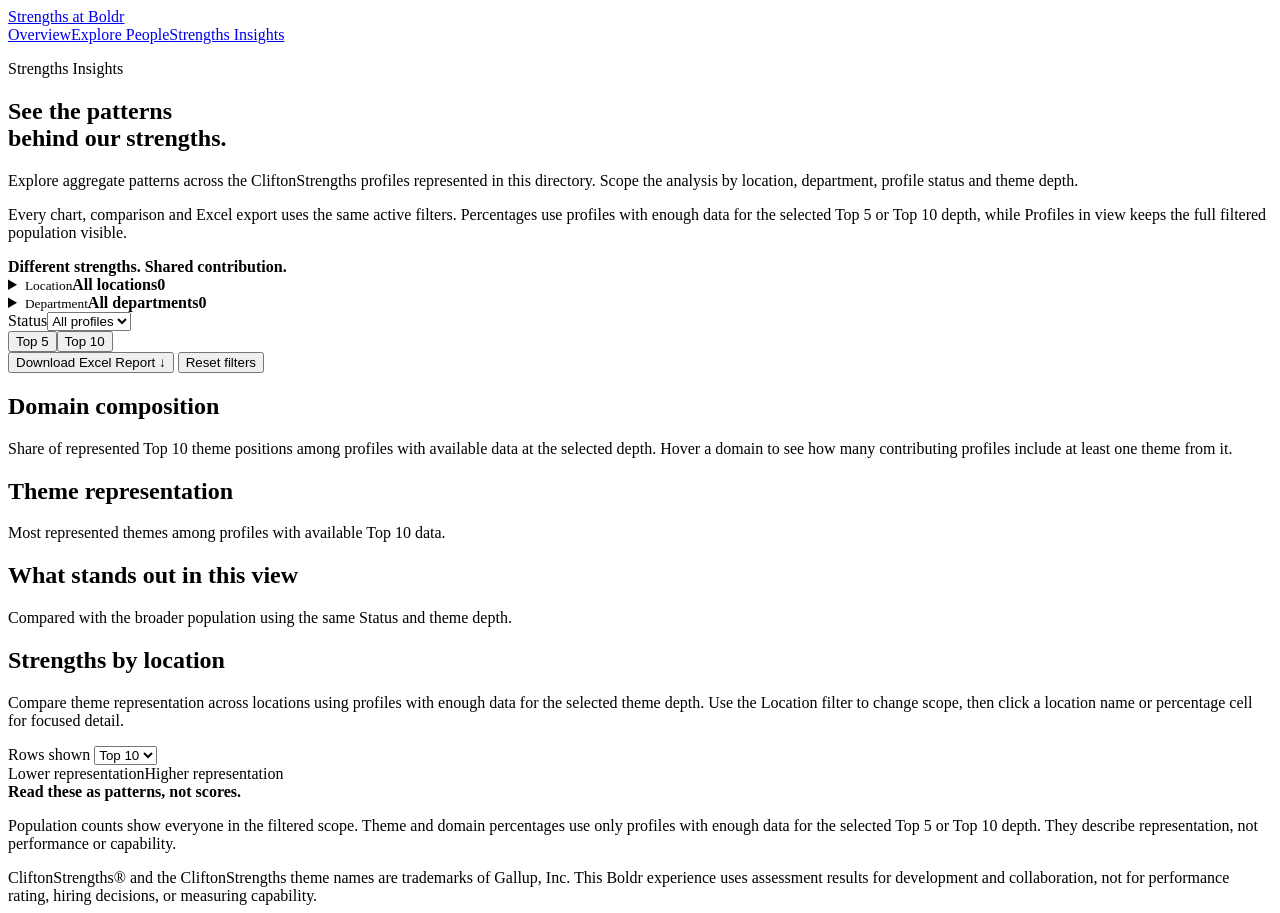
==== insights.html @ 5a754e94 "Add files via upload" ====
<!doctype html>
<html lang="en">
<head>
  <meta charset="utf-8">
  <meta name="viewport" content="width=device-width, initial-scale=1">
  <meta name="description" content="Explore aggregate CliftonStrengths patterns across the Boldr strengths directory, including strengths by location.">
  <title>Strengths Insights | Strengths at Boldr</title>
  <link rel="stylesheet" href="assets/styles.css">
  <script src="assets/data.js"></script>
</head>
<body>
<header class="site-header">
  <nav class="nav" aria-label="Primary navigation">
    <a class="brand-lockup" href="index.html" aria-label="Strengths at Boldr home"><span class="logo-viewport" aria-hidden="true"><img class="boldr-logo" src="assets/boldr-logo.png" alt=""></span><span class="brand-divider" aria-hidden="true"></span><span class="brand-product">Strengths at Boldr</span></a>
    <div class="nav-links"><a class="nav-link" data-nav href="index.html">Overview</a><a class="nav-link" data-nav href="grid.html">Explore People</a><a class="nav-link" data-nav href="insights.html">Strengths Insights</a></div>
  </nav>
</header>
<main class="insights-page insights-page-v7">
  <section class="insights-hero insights-hero-v7">
    <div class="shell insights-hero-grid">
      <div class="insights-hero-title"><p class="eyebrow">Strengths Insights</p><h1>See the patterns<br>behind our strengths.</h1></div>
      <div class="insights-hero-support"><p class="insights-lead">Explore aggregate patterns across the CliftonStrengths profiles represented in this directory. Scope the analysis by location, department, profile status and theme depth.</p><p class="insights-scope-note">Every chart, comparison and Excel export uses the same active filters. Percentages use profiles with enough data for the selected Top 5 or Top 10 depth, while Profiles in view keeps the full filtered population visible.</p><div class="insights-bars-art" aria-label="Four CliftonStrengths domains"><div class="insights-bars"><span class="bar executing"></span><span class="bar influencing"></span><span class="bar relationship"></span><span class="bar strategic"></span></div><strong>Different strengths. Shared contribution.</strong></div></div>
    </div>
  </section>

  <section class="shell insights-controls-card insights-controls-v12" aria-label="Insights filters">
    <details class="insights-multi-filter" id="insightLocationFilter"><summary><span><small>Location</small><strong id="insightLocationLabel">All locations</strong></span><b id="insightLocationBadge">0</b></summary><div class="insights-multi-menu" id="insightLocationOptions"></div></details>
    <details class="insights-multi-filter" id="insightDepartmentFilter"><summary><span><small>Department</small><strong id="insightDepartmentLabel">All departments</strong></span><b id="insightDepartmentBadge">0</b></summary><div class="insights-multi-menu wide" id="insightDepartmentOptions"></div></details>
    <label class="insights-select-filter"><span>Status</span><select id="insightStatus"><option value="">All profiles</option><option value="Active">Active</option><option value="Inactive">Inactive</option></select></label>
    <div class="topn-switch" aria-label="Theme depth"><button type="button" data-topn="5">Top 5</button><button type="button" class="is-active" data-topn="10">Top 10</button></div>
    <button class="download-report" id="downloadReport" type="button">Download Excel Report ↓</button>
    <button class="insights-clear" id="insightsClear" type="button">Reset filters</button>
  </section>

  <section class="shell insights-context-strip insights-context-v12" id="insightsContext" aria-live="polite"></section>
  <section class="shell insights-empty-state" id="insightsEmpty" hidden>
    <p class="eyebrow">No matching profiles</p><h2>No strengths profiles match this combination of filters.</h2><p>Remove a filter from the analysis summary above, or reset the view to continue exploring.</p><button type="button" id="insightsEmptyReset">Reset filters</button>
  </section>

  <div id="insightsAnalyticalContent">
    <section class="shell insights-main-grid insights-main-grid-v12">
      <article class="insight-card domain-composition-card domain-composition-v12"><div class="insight-card-head"><div><h2>Domain composition</h2><p>Share of represented Top <span id="domainDepthCopy">10</span> theme positions among profiles with available data at the selected depth. Hover a domain to see how many contributing profiles include at least one theme from it.</p></div><span id="domainScopeLabel"></span></div><div id="domainCompositionViz"></div></article>
      <article class="insight-card theme-representation-card"><div class="insight-card-head"><div><h2>Theme representation</h2><p id="themeRepresentationCopy">Most represented themes among profiles with available Top 10 data.</p></div></div><div class="theme-rank-list" id="themeRankList"></div></article>
      <article class="insight-card standout-card" id="standoutCard"><div class="insight-card-head"><div><h2 id="standoutTitle">What stands out in this view</h2><p id="standoutCopy">Compared with the broader population using the same Status and theme depth.</p></div></div><div class="standout-list" id="standoutList"></div></article>
    </section>


    <section class="shell location-analysis-grid location-analysis-v12" id="locationAnalysisGrid">
      <article class="insight-card location-matrix-card"><div class="insight-card-head matrix-head"><div><h2>Strengths by location</h2><p>Compare theme representation across locations using profiles with enough data for the selected theme depth. Use the Location filter to change scope, then click a location name or percentage cell for focused detail.</p></div><label class="matrix-show">Rows shown <select id="matrixRows"><option value="10">Top 10</option><option value="15">Top 15</option><option value="34">All 34</option></select></label></div><div class="heatmap-legend"><span>Lower representation</span><i></i><i></i><i></i><i></i><i></i><span>Higher representation</span></div><div class="heatmap-wrap"><table class="strength-heatmap" id="locationHeatmap"></table></div></article>
      <aside class="location-detail-panel insight-card" id="locationDetail" hidden aria-live="polite"></aside>
    </section>
    <section class="shell insights-footnote"><strong>Read these as patterns, not scores.</strong><p>Population counts show everyone in the filtered scope. Theme and domain percentages use only profiles with enough data for the selected Top 5 or Top 10 depth. They describe representation, not performance or capability.</p></section>
  </div>
</main>
<footer class="site-footer"><div class="shell footer-grid single-footer"><div class="footer-note">CliftonStrengths® and the CliftonStrengths theme names are trademarks of Gallup, Inc. This Boldr experience uses assessment results for development and collaboration, not for performance rating, hiring decisions, or measuring capability.</div></div></footer>
<script src="assets/jszip.min.js"></script><script src="assets/common.js"></script><script src="assets/insights.js"></script>
</body>
</html>
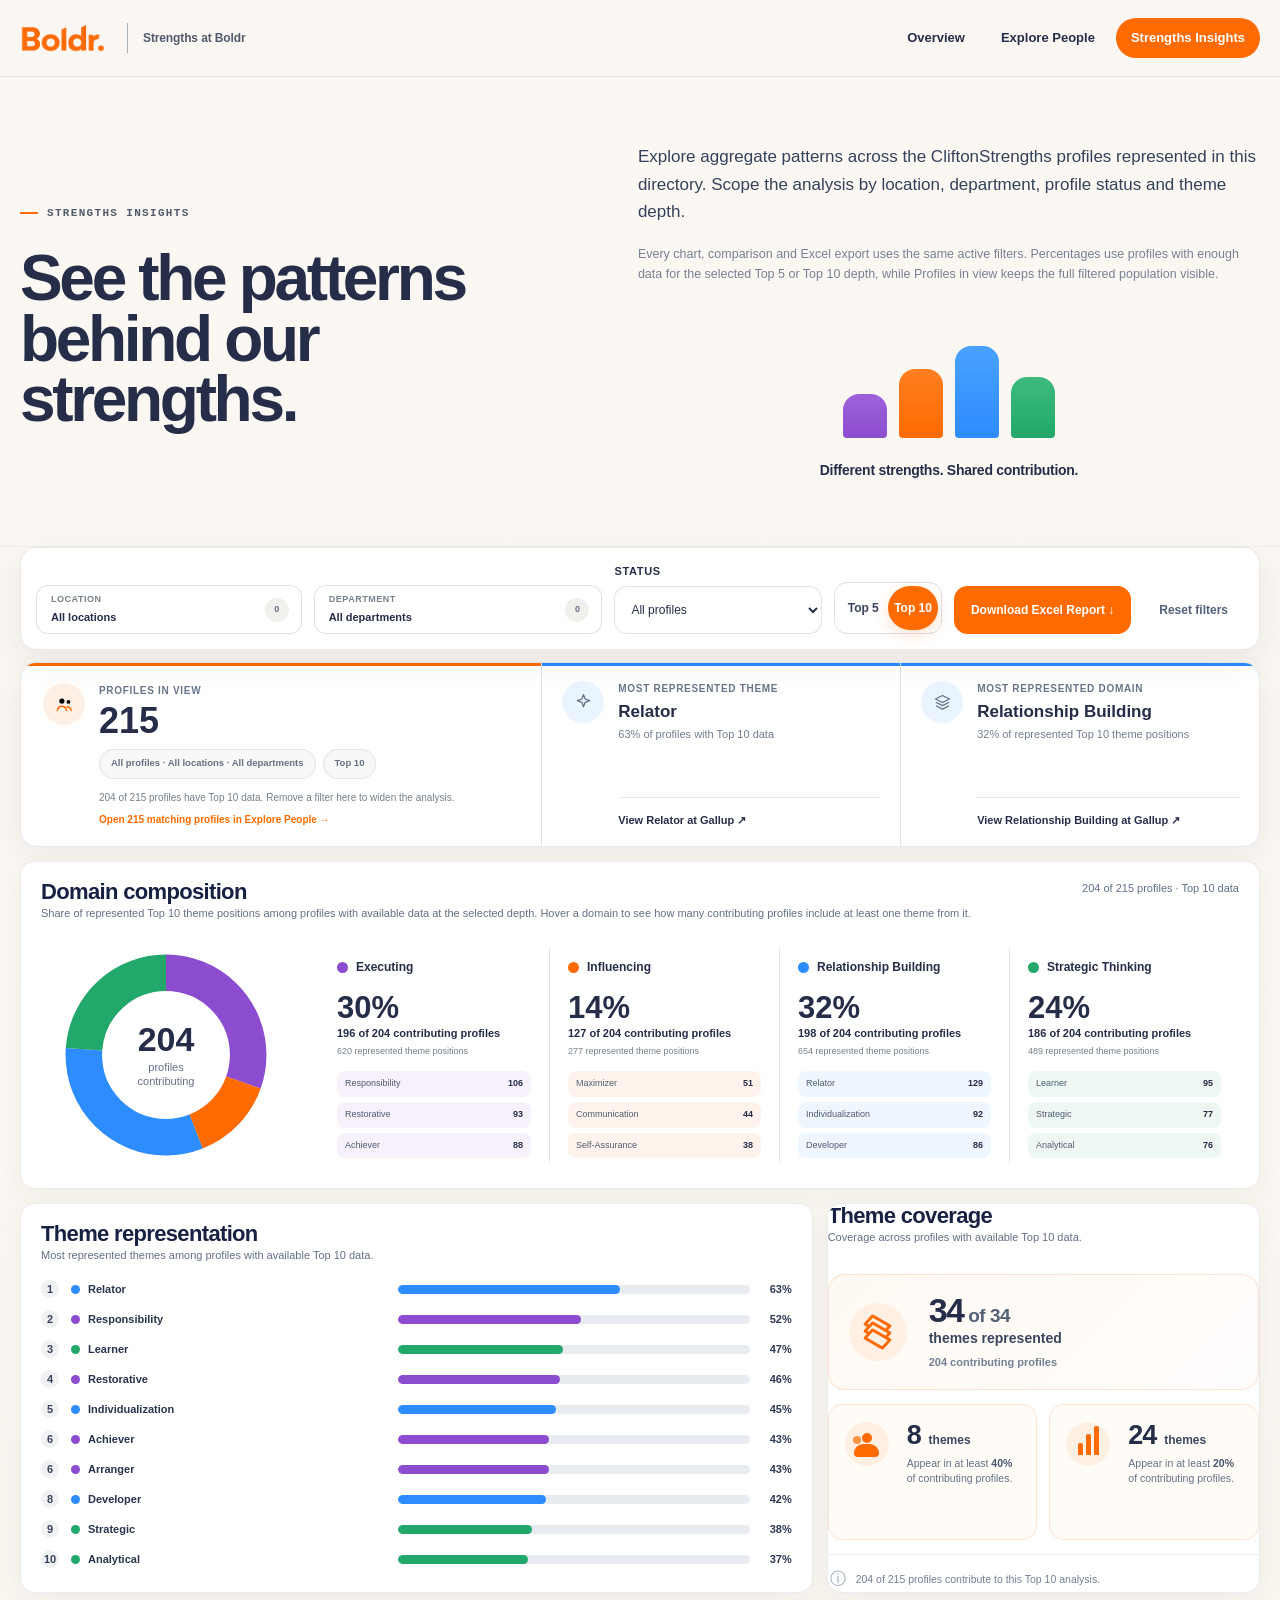
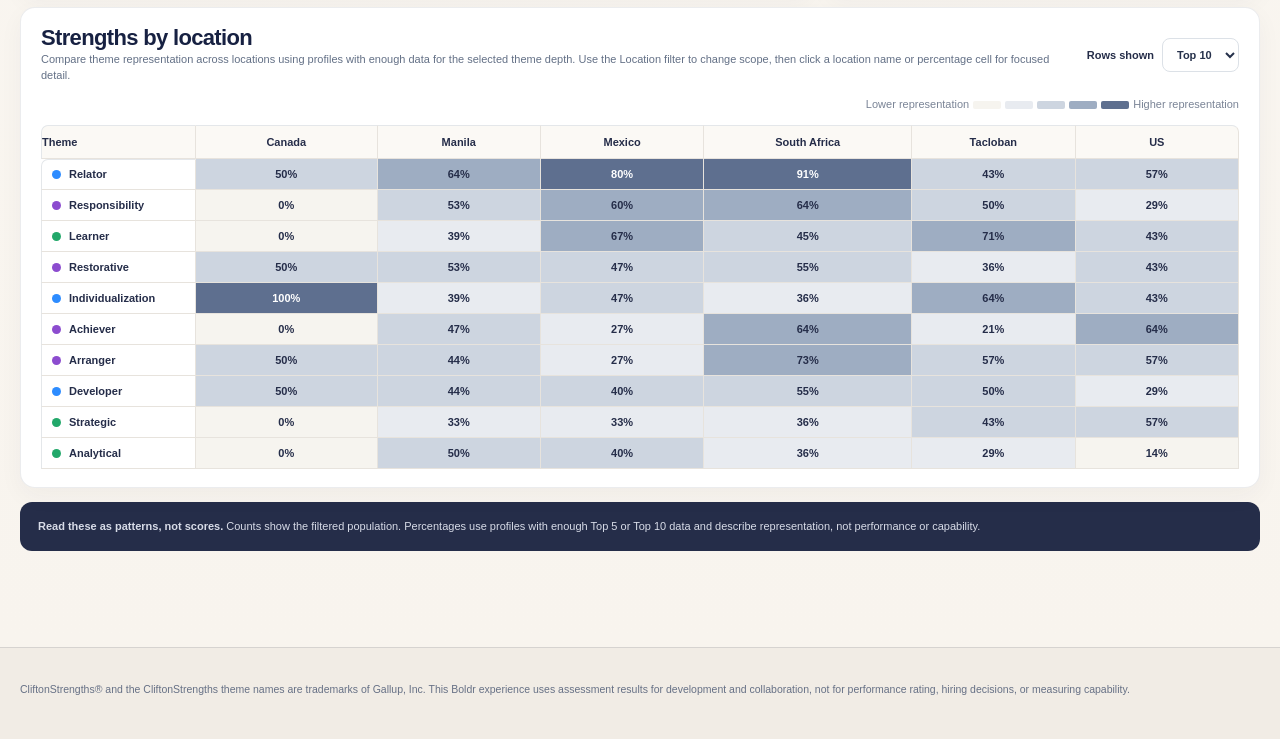
==== commit bfb85ff8: "Add files via upload" ====
--- a/insights.html
+++ b/insights.html
@@ -49,7 +49,7 @@
       <article class="insight-card location-matrix-card"><div class="insight-card-head matrix-head"><div><h2>Strengths by location</h2><p>Compare theme representation across locations using profiles with enough data for the selected theme depth. Use the Location filter to change scope, then click a location name or percentage cell for focused detail.</p></div><label class="matrix-show">Rows shown <select id="matrixRows"><option value="10">Top 10</option><option value="15">Top 15</option><option value="34">All 34</option></select></label></div><div class="heatmap-legend"><span>Lower representation</span><i></i><i></i><i></i><i></i><i></i><span>Higher representation</span></div><div class="heatmap-wrap"><table class="strength-heatmap" id="locationHeatmap"></table></div></article>
       <aside class="location-detail-panel insight-card" id="locationDetail" hidden aria-live="polite"></aside>
     </section>
-    <section class="shell insights-footnote"><strong>Read these as patterns, not scores.</strong><p>Population counts show everyone in the filtered scope. Theme and domain percentages use only profiles with enough data for the selected Top 5 or Top 10 depth. They describe representation, not performance or capability.</p></section>
+    <section class="shell insights-footnote"><p><strong>Read these as patterns, not scores.</strong> Counts show the filtered population. Percentages use profiles with enough Top 5 or Top 10 data and describe representation, not performance or capability.</p></section>
   </div>
 </main>
 <footer class="site-footer"><div class="shell footer-grid single-footer"><div class="footer-note">CliftonStrengths® and the CliftonStrengths theme names are trademarks of Gallup, Inc. This Boldr experience uses assessment results for development and collaboration, not for performance rating, hiring decisions, or measuring capability.</div></div></footer>
--- a/assets/styles.css
+++ b/assets/styles.css
@@ -0,0 +1,2579 @@
+:root {
+  --orange: #FF6B00;
+  --orange-soft: #FFB36A;
+  --sun: #FFC34D;
+  --dusk: #252D49;
+  --dusk-deep: #1B2239;
+  --nimbus: #75808A;
+  --stratus: #DDE4E3;
+  --cirrus: #FAF7F2;
+  --cloud: #F2EEE8;
+  --cumulus: #A9B2B7;
+  --twilight: #515B6D;
+  --lightning-dark: #1D2781;
+  --lightning-light: #9599F7;
+  --executing: #8C4CCF;
+  --influencing: #FF6B00;
+  --relationship: #2D8CFF;
+  --strategic: #22A86A;
+  --paper: #FFFFFF;
+  --ink: var(--dusk);
+  --muted: var(--twilight);
+  --line: rgba(37,45,73,.13);
+  --line-strong: rgba(37,45,73,.22);
+  --shadow: 0 28px 70px rgba(37,45,73,.12);
+  --shadow-soft: 0 18px 50px rgba(37,45,73,.08);
+  --radius-xl: 34px;
+  --radius-lg: 24px;
+  --radius-md: 16px;
+  --radius-sm: 11px;
+  --max: 1280px;
+}
+
+* { box-sizing: border-box; }
+html { scroll-behavior: smooth; }
+body {
+  margin: 0;
+  font-family: Inter, Arial, sans-serif;
+  color: var(--ink);
+  background: var(--cirrus);
+  line-height: 1.55;
+  -webkit-font-smoothing: antialiased;
+  text-rendering: optimizeLegibility;
+}
+a { color: inherit; text-decoration: none; }
+button, input, select { font: inherit; }
+button, select { color: inherit; }
+img, svg { display: block; max-width: 100%; }
+::selection { background: rgba(255,107,0,.2); }
+.sr-only { position:absolute!important; width:1px!important; height:1px!important; padding:0!important; margin:-1px!important; overflow:hidden!important; clip:rect(0,0,0,0)!important; white-space:nowrap!important; border:0!important; }
+
+.site-header {
+  position: sticky;
+  top: 0;
+  z-index: 80;
+  border-bottom: 1px solid rgba(37,45,73,.08);
+  background: rgba(250,247,242,.9);
+  backdrop-filter: blur(20px);
+}
+.nav {
+  width: min(calc(100% - 40px), var(--max));
+  min-height: 76px;
+  margin: 0 auto;
+  display: flex;
+  align-items: center;
+  justify-content: space-between;
+  gap: 28px;
+}
+.brand-lockup { display:inline-flex; align-items:center; gap:15px; min-width:210px; }
+.logo-viewport { position:relative; display:block; width:88px; height:30px; overflow:hidden; flex:none; }
+.boldr-logo { position:absolute; width:123px; max-width:none; left:-19px; top:-19px; }
+.brand-divider { width:1px; height:30px; background:var(--cumulus); }
+.brand-product { font-size:12px; line-height:1.2; color:var(--twilight); font-weight:750; letter-spacing:-.01em; }
+.nav-links { display:flex; align-items:center; gap:8px; }
+.nav-link { padding:9px 13px; border-radius:999px; color:var(--twilight); font-size:14px; font-weight:700; transition:background .18s ease,color .18s ease,transform .18s ease; }
+.nav-link:hover,.nav-link[aria-current="page"] { color:var(--dusk); background:var(--paper); box-shadow:inset 0 0 0 1px var(--line); }
+.nav-link.primary { color:white; background:var(--orange); box-shadow:none; }
+.nav-link.primary:hover,.nav-link.primary[aria-current="page"] { color:white; background:#f45f00; box-shadow:none; transform:translateY(-1px); }
+
+.shell { width:min(calc(100% - 40px),var(--max)); margin:0 auto; }
+.eyebrow {
+  display:inline-flex;
+  align-items:center;
+  gap:9px;
+  margin:0 0 18px;
+  font-family:"Roboto Mono", ui-monospace, SFMono-Regular, Menlo, monospace;
+  text-transform:uppercase;
+  letter-spacing:.12em;
+  font-size:11px;
+  line-height:1.3;
+  color:var(--twilight);
+  font-weight:800;
+}
+.eyebrow::before { content:""; width:18px; height:2px; background:var(--orange); }
+.light-eyebrow { color:rgba(255,255,255,.66); }
+.light-eyebrow::before { background:var(--orange-soft); }
+.mini-label { font-family:"Roboto Mono",ui-monospace,monospace; font-size:10px; font-weight:800; letter-spacing:.1em; text-transform:uppercase; }
+.source-pill {
+  display:inline-flex;
+  align-items:center;
+  width:fit-content;
+  min-height:34px;
+  padding:0 12px;
+  margin-bottom:24px;
+  border:1px solid rgba(37,45,73,.14);
+  border-radius:999px;
+  background:rgba(255,255,255,.7);
+  color:var(--twilight);
+  font-size:11px;
+  font-weight:800;
+  letter-spacing:.01em;
+  transition:transform .18s ease, background .18s ease;
+}
+.source-pill:hover { transform:translateY(-1px); background:white; }
+.source-pill.inverse { color:white; border-color:rgba(255,255,255,.2); background:rgba(255,255,255,.08); }
+.source-pill.inverse:hover { background:rgba(255,255,255,.14); }
+.button {
+  display:inline-flex;
+  align-items:center;
+  justify-content:center;
+  min-height:50px;
+  padding:0 20px;
+  border-radius:999px;
+  border:1px solid var(--line);
+  background:var(--paper);
+  font-weight:800;
+  font-size:14px;
+  cursor:pointer;
+  transition:transform .18s ease,box-shadow .18s ease,background .18s ease;
+}
+.button:hover { transform:translateY(-2px); box-shadow:0 10px 30px rgba(37,45,73,.1); }
+.button.orange { background:var(--orange); color:white; border-color:var(--orange); }
+.button.dark-ghost { background:transparent; color:var(--dusk); border-color:rgba(37,45,73,.24); }
+.button.light-button { background:white; color:var(--dusk); border-color:white; }
+
+/* HOME HERO */
+.hero-v3 {
+  position:relative;
+  overflow:hidden;
+  background:
+    radial-gradient(circle at 88% 12%, rgba(255,195,77,.26), transparent 26%),
+    linear-gradient(180deg,#FFFDF9 0%,var(--cirrus) 100%);
+  border-bottom:1px solid var(--line);
+}
+.hero-v3::before {
+  content:"";
+  position:absolute;
+  width:460px;
+  height:460px;
+  left:-250px;
+  bottom:-210px;
+  border:1px solid rgba(255,107,0,.2);
+  border-radius:50%;
+  box-shadow:0 0 0 68px rgba(255,107,0,.04),0 0 0 136px rgba(255,107,0,.02);
+}
+.hero-v3-grid {
+  min-height:720px;
+  display:grid;
+  grid-template-columns:minmax(0,1.08fr) minmax(390px,.92fr);
+  gap:68px;
+  align-items:center;
+  padding:76px 0 84px;
+  position:relative;
+  z-index:1;
+}
+.hero-v3-copy h1 {
+  margin:0;
+  font-size:clamp(58px,7.3vw,106px);
+  line-height:.93;
+  letter-spacing:-.064em;
+  font-weight:820;
+}
+.hero-v3-copy h1 .accent { color:var(--orange); }
+.hero-copy { max-width:680px; margin:30px 0 0; font-size:18px; line-height:1.68; color:var(--twilight); }
+.hero-actions { margin-top:34px; display:flex; flex-wrap:wrap; gap:12px; }
+.hero-facts { margin-top:54px; display:grid; grid-template-columns:repeat(3,minmax(0,1fr)); max-width:680px; border-top:1px solid var(--line-strong); border-bottom:1px solid var(--line); }
+.hero-facts div { padding:18px 16px 18px 0; }
+.hero-facts div + div { padding-left:18px; border-left:1px solid var(--line); }
+.hero-facts strong { display:block; font-size:30px; line-height:1; letter-spacing:-.04em; color:var(--dusk); }
+.hero-facts span { display:block; margin-top:7px; color:var(--nimbus); font-size:11px; }
+.hero-visual { position:relative; align-self:stretch; display:flex; flex-direction:column; justify-content:center; gap:18px; }
+.hero-photo-shell {
+  position:relative;
+  min-height:500px;
+  overflow:hidden;
+  border-radius:var(--radius-xl);
+  background:linear-gradient(145deg,var(--dusk),#39445f);
+  box-shadow:var(--shadow);
+}
+.hero-photo-shell::before {
+  content:"";
+  position:absolute;
+  inset:0;
+  z-index:1;
+  background:linear-gradient(180deg,rgba(37,45,73,.03) 28%,rgba(37,45,73,.85) 100%);
+  pointer-events:none;
+}
+.hero-photo-shell::after {
+  content:"";
+  position:absolute;
+  width:240px;
+  height:240px;
+  right:-84px;
+  top:-70px;
+  z-index:2;
+  border:1px solid rgba(255,255,255,.32);
+  border-radius:50%;
+  box-shadow:0 0 0 42px rgba(255,107,0,.2),0 0 0 84px rgba(255,195,77,.1);
+  pointer-events:none;
+}
+.hero-photo-shell img { width:100%; height:100%; min-height:500px; object-fit:cover; object-position:center; filter:saturate(.84) contrast(1.02); }
+.photo-overlay-copy { position:absolute; z-index:3; left:28px; bottom:44px; color:white; }
+.photo-overlay-copy span { display:block; font-size:15px; color:rgba(255,255,255,.75); }
+.photo-overlay-copy strong { display:block; font-size:28px; line-height:1.05; letter-spacing:-.035em; }
+.photo-credit { position:absolute; z-index:4; right:18px; bottom:16px; color:rgba(255,255,255,.64); font-size:9px; letter-spacing:.03em; }
+.photo-credit:hover { color:white; }
+.hero-scope-note { display:grid; grid-template-columns:125px 1fr; gap:18px; padding:16px 18px; border:1px solid var(--line); border-radius:var(--radius-md); background:rgba(255,255,255,.65); }
+.hero-scope-note strong { font-size:12px; }
+.hero-scope-note span { color:var(--nimbus); font-size:11px; line-height:1.5; }
+
+/* GALLUP STRIP */
+.gallup-strip { background:var(--orange); color:white; }
+.gallup-strip-grid { min-height:210px; display:grid; grid-template-columns:.7fr 1fr .72fr; gap:50px; align-items:center; padding:42px 0; }
+.gallup-strip-intro h2 { margin:8px 0 0; font-size:clamp(28px,3.2vw,44px); line-height:1.03; letter-spacing:-.04em; }
+.gallup-strip-copy p { margin:0; color:rgba(255,255,255,.86); font-size:15px; line-height:1.68; }
+.gallup-strip-links { display:grid; gap:10px; }
+.gallup-strip-links a { display:flex; align-items:center; justify-content:space-between; gap:20px; padding:12px 0; border-bottom:1px solid rgba(255,255,255,.32); font-size:12px; font-weight:800; }
+.gallup-strip-links a:hover { border-color:white; }
+
+/* FRAMEWORK */
+.framework-stage {
+  position:relative;
+  overflow:hidden;
+  padding:104px 0 78px;
+  background:var(--dusk);
+  color:white;
+}
+.framework-stage::after {
+  content:"";
+  position:absolute;
+  width:650px;
+  height:650px;
+  right:-340px;
+  top:-290px;
+  border:1px solid rgba(255,255,255,.12);
+  border-radius:50%;
+  box-shadow:0 0 0 76px rgba(255,107,0,.08),0 0 0 152px rgba(255,195,77,.035);
+}
+.framework-stage-intro { position:relative; z-index:1; display:grid; grid-template-columns:.9fr 1.1fr; gap:90px; align-items:end; }
+.framework-stage h2 { margin:0; font-size:clamp(48px,6.2vw,82px); line-height:.96; letter-spacing:-.058em; }
+.framework-stage h2 span { color:var(--orange-soft); }
+.framework-stage-copy { max-width:660px; }
+.framework-stage-copy p { margin:0 0 18px; color:rgba(255,255,255,.78); font-size:18px; line-height:1.65; }
+.framework-stage-copy .framework-stage-note { margin-top:22px; padding:16px 18px; border-left:3px solid var(--orange); background:rgba(255,255,255,.06); color:white; font-size:13px; }
+.domain-overview { position:relative; z-index:1; margin-top:62px; display:grid; grid-template-columns:repeat(4,1fr); gap:12px; }
+.domain-overview-card { position:relative; min-height:150px; display:flex; flex-direction:column; justify-content:flex-end; padding:20px; overflow:hidden; border-radius:18px; background:rgba(255,255,255,.07); border:1px solid rgba(255,255,255,.12); transition:transform .18s ease,background .18s ease; }
+.domain-overview-card::before { content:""; position:absolute; left:0; right:0; top:0; height:5px; background:var(--domain); }
+.domain-overview-card:hover { transform:translateY(-4px); background:rgba(255,255,255,.11); }
+.domain-overview-card.executing { --domain:var(--executing); }
+.domain-overview-card.influencing { --domain:var(--influencing); }
+.domain-overview-card.relationship { --domain:var(--relationship); }
+.domain-overview-card.strategic { --domain:var(--strategic); }
+.domain-overview-card span { position:absolute; top:18px; right:18px; color:rgba(255,255,255,.42); font-family:"Roboto Mono",ui-monospace,monospace; font-size:10px; }
+.domain-overview-card strong { font-size:20px; letter-spacing:-.02em; }
+.domain-overview-card small { margin-top:4px; color:rgba(255,255,255,.58); }
+
+.domain-stories { padding:70px 0 96px; background:linear-gradient(180deg,#F4F0EA 0%,var(--cirrus) 100%); }
+.domain-story {
+  position:relative;
+  overflow:hidden;
+  margin-bottom:18px;
+  border:1px solid rgba(var(--domain-rgb),.2);
+  border-radius:var(--radius-lg);
+  background:linear-gradient(135deg,rgba(var(--domain-rgb),.105),rgba(255,255,255,.86) 52%,rgba(var(--domain-rgb),.04));
+  box-shadow:0 12px 35px rgba(37,45,73,.045);
+}
+.domain-story:last-child { margin-bottom:0; }
+.domain-watermark { position:absolute; right:-18px; bottom:-44px; color:rgba(var(--domain-rgb),.055); font-size:clamp(88px,12vw,168px); font-weight:900; letter-spacing:-.06em; line-height:.8; pointer-events:none; white-space:nowrap; }
+.domain-story-toggle { position:relative; z-index:2; width:100%; display:grid; grid-template-columns:90px minmax(0,1fr) 90px 34px; gap:22px; align-items:center; padding:28px 30px; border:0; background:transparent; cursor:pointer; text-align:left; }
+.domain-story-toggle:hover .domain-story-heading strong { color:var(--domain-color); }
+.domain-story-index { font-family:"Roboto Mono",ui-monospace,monospace; color:var(--domain-color); font-size:10px; font-weight:800; letter-spacing:.08em; }
+.domain-story-heading { display:grid; grid-template-columns:minmax(220px,.55fr) 1fr; gap:28px; align-items:center; }
+.domain-story-heading strong { font-size:26px; letter-spacing:-.035em; transition:color .18s ease; }
+.domain-story-heading small { color:var(--twilight); font-size:15px; }
+.domain-story-count { text-align:right; color:var(--nimbus); font-size:11px; }
+.domain-story-arrow { width:30px; height:30px; display:grid; place-items:center; justify-self:end; border-radius:50%; color:var(--domain-color); border:1px solid rgba(var(--domain-rgb),.26); background:rgba(255,255,255,.65); transition:transform .18s ease,background .18s ease; }
+.domain-story-toggle[aria-expanded="true"] .domain-story-arrow { transform:rotate(90deg); background:white; }
+.domain-story-panel { position:relative; z-index:2; display:grid; grid-template-columns:.75fr 1.25fr; gap:54px; padding:4px 30px 34px 142px; }
+.domain-story-copy { padding-left:18px; border-left:4px solid var(--domain-color); }
+.domain-kicker { display:block; margin-bottom:7px; font-family:"Roboto Mono",ui-monospace,monospace; text-transform:uppercase; letter-spacing:.1em; font-size:9px; color:var(--domain-color); font-weight:800; }
+.domain-kicker.second { margin-top:18px; }
+.domain-story-copy p { margin:0; color:var(--twilight); font-size:14px; line-height:1.62; }
+.theme-links { display:flex; flex-wrap:wrap; gap:8px; align-content:flex-start; }
+.theme-chip { display:inline-flex; align-items:center; min-height:34px; padding:0 12px; border-radius:999px; border:1px solid rgba(var(--domain-rgb),.26); background:rgba(var(--domain-rgb),.08); color:var(--domain-color); font-size:11px; font-weight:800; transition:transform .16s ease,background .16s ease,color .16s ease; }
+.theme-chip:hover { transform:translateY(-2px); background:var(--domain-color); color:white; }
+.domain-actions { display:flex; flex-wrap:wrap; gap:12px 24px; margin-top:26px; padding-top:18px; border-top:1px solid rgba(var(--domain-rgb),.18); }
+.domain-actions a { color:var(--twilight); font-size:12px; font-weight:800; }
+.domain-actions a:first-child { color:var(--domain-color); }
+.domain-actions a:hover { color:var(--dusk); }
+
+/* SHARED SECTIONS */
+.section { padding:100px 0; border-bottom:1px solid var(--line); }
+.section.compact { padding:76px 0; }
+.section-title { margin:0; font-size:clamp(40px,5vw,64px); line-height:.99; letter-spacing:-.047em; font-weight:800; }
+.section-title.smaller { font-size:clamp(38px,4.6vw,58px); }
+.why-panel { position:relative; padding:58px; border-radius:var(--radius-xl); background:linear-gradient(145deg,#202941,#303A59); color:white; overflow:hidden; }
+.expressive-panel::before { content:""; position:absolute; width:420px; height:420px; border-radius:50%; border:1px solid rgba(255,255,255,.12); right:-160px; top:-180px; box-shadow:0 0 0 54px rgba(255,107,0,.09),0 0 0 108px rgba(255,195,77,.035); }
+.why-panel h2 { position:relative; max-width:850px; margin:0; font-size:clamp(38px,5vw,68px); line-height:.98; letter-spacing:-.05em; }
+.why-panel > p:not(.eyebrow) { position:relative; max-width:760px; color:rgba(255,255,255,.72); font-size:17px; line-height:1.7; }
+.principles { position:relative; display:grid; grid-template-columns:repeat(3,1fr); gap:16px; margin-top:44px; }
+.principle { min-height:180px; padding:20px; border:1px solid rgba(255,255,255,.14); border-radius:18px; background:rgba(255,255,255,.055); }
+.principle-no { display:block; margin-bottom:34px; color:var(--orange-soft); font-family:"Roboto Mono",ui-monospace,monospace; font-size:10px; }
+.principle strong { display:block; margin-bottom:8px; font-size:16px; }
+.principle span:last-child { color:rgba(255,255,255,.64); font-size:13px; line-height:1.6; }
+.section-heading-row { display:grid; grid-template-columns:.9fr 1.1fr; gap:80px; align-items:end; margin-bottom:42px; }
+.section-heading-row > p { margin:0; color:var(--twilight); font-size:15px; line-height:1.7; }
+.resource-grid { display:grid; grid-template-columns:repeat(3,1fr); gap:16px; }
+.resource-card { position:relative; min-height:290px; display:flex; flex-direction:column; padding:26px; overflow:hidden; border:1px solid var(--line); border-radius:var(--radius-lg); background:white; box-shadow:0 10px 30px rgba(37,45,73,.045); transition:transform .18s ease,box-shadow .18s ease,border-color .18s ease; }
+.resource-card::before { content:""; position:absolute; width:190px; height:190px; right:-88px; top:-90px; border-radius:50%; background:rgba(255,107,0,.08); }
+.resource-card:hover { transform:translateY(-5px); box-shadow:var(--shadow-soft); border-color:rgba(255,107,0,.25); }
+.resource-number { display:grid; place-items:center; width:48px; height:48px; border-radius:50%; background:var(--dusk); color:white; font-size:12px; font-weight:850; }
+.resource-card strong { margin-top:54px; font-size:22px; line-height:1.1; letter-spacing:-.03em; }
+.resource-card p { margin:12px 0 0; color:var(--twilight); font-size:13px; line-height:1.6; }
+.resource-link { margin-top:auto; padding-top:26px; color:var(--orange); font-size:12px; font-weight:800; }
+.vivid-callout { min-height:260px; display:flex; align-items:center; justify-content:space-between; gap:42px; padding:46px 52px; overflow:hidden; border-radius:var(--radius-xl); background:linear-gradient(120deg,var(--orange),#FF8D2D 58%,#FFB43A); color:white; box-shadow:0 18px 50px rgba(255,107,0,.18); }
+.vivid-callout h3 { max-width:720px; margin:7px 0 10px; font-size:clamp(34px,4.4vw,58px); line-height:1; letter-spacing:-.05em; }
+.vivid-callout p { max-width:680px; margin:0; color:rgba(255,255,255,.8); }
+
+/* GRID PAGE */
+.grid-hero { background:var(--dusk); color:white; overflow:hidden; }
+.grid-hero-grid { min-height:520px; display:grid; grid-template-columns:1.05fr .95fr; gap:72px; align-items:stretch; padding:70px 0; }
+.grid-hero-copy { display:flex; flex-direction:column; justify-content:center; }
+.grid-hero h1 { margin:0; font-size:clamp(50px,6.6vw,88px); line-height:.94; letter-spacing:-.058em; }
+.grid-hero h1 span { color:var(--orange-soft); }
+.grid-hero-copy > p:not(.eyebrow) { max-width:650px; margin:28px 0 0; color:rgba(255,255,255,.74); font-size:17px; line-height:1.7; }
+.grid-scope { margin-top:34px; display:grid; grid-template-columns:180px 1fr; gap:18px; max-width:680px; padding-top:20px; border-top:1px solid rgba(255,255,255,.17); }
+.grid-scope strong { color:white; font-size:14px; }
+.grid-scope span { color:rgba(255,255,255,.56); font-size:12px; line-height:1.55; }
+.grid-hero-visual { position:relative; min-height:380px; overflow:hidden; border-radius:var(--radius-xl); background:#39435d; box-shadow:0 22px 65px rgba(0,0,0,.16); }
+.grid-hero-visual::after { content:""; position:absolute; inset:0; background:linear-gradient(180deg,transparent 55%,rgba(18,23,38,.82)); pointer-events:none; }
+.grid-hero-visual img { width:100%; height:100%; object-fit:cover; object-position:center 42%; filter:saturate(.8) contrast(1.04); }
+.grid-hero-domains { position:absolute; z-index:3; left:22px; top:22px; display:flex; gap:7px; }
+.grid-hero-domains span { width:12px; height:12px; border-radius:50%; box-shadow:0 0 0 5px rgba(255,255,255,.13); }
+.grid-hero-domains .exec { background:var(--executing); }
+.grid-hero-domains .infl { background:var(--influencing); }
+.grid-hero-domains .rel { background:var(--relationship); }
+.grid-hero-domains .strat { background:var(--strategic); }
+.dark-credit { color:rgba(255,255,255,.64); }
+.learning-shortcuts { background:#FFF8F1; border-bottom:1px solid rgba(255,107,0,.14); }
+.learning-shortcuts-grid { min-height:112px; display:grid; grid-template-columns:1.25fr repeat(3,.7fr); gap:24px; align-items:center; }
+.learning-shortcuts-grid > div strong { display:block; margin-top:5px; font-size:15px; }
+.learning-shortcuts-grid > a { padding:14px 0; border-bottom:1px solid rgba(255,107,0,.26); color:var(--twilight); font-size:12px; font-weight:800; }
+.learning-shortcuts-grid > a:hover { color:var(--orange); border-color:var(--orange); }
+
+.filters-wrap { position:sticky; top:76px; z-index:55; padding:14px 0 10px; background:rgba(250,247,242,.95); border-bottom:1px solid var(--line); backdrop-filter:blur(18px); }
+.filters-label-row { display:flex; align-items:center; justify-content:space-between; gap:20px; margin:0 2px 8px; color:var(--nimbus); font-size:10px; }
+.filters-label-row span { color:var(--dusk); font-weight:850; text-transform:uppercase; letter-spacing:.08em; }
+.filters { display:grid; grid-template-columns:minmax(230px,1.7fr) repeat(5,minmax(118px,.75fr)) minmax(118px,.7fr) auto; gap:8px; align-items:stretch; }
+.search-field, .filter-pop > summary, .sort-control select, .clear-button { min-height:48px; border:1px solid var(--line); border-radius:13px; background:white; }
+.search-field { display:flex; align-items:center; gap:10px; padding:0 14px; }
+.search-field svg { width:18px; height:18px; color:var(--nimbus); }
+.search-field input { width:100%; border:0; outline:0; background:transparent; color:var(--dusk); font-size:13px; }
+.search-field input::placeholder { color:#8B929A; }
+.filter-pop { position:relative; }
+.filter-pop > summary { list-style:none; cursor:pointer; display:flex; align-items:center; justify-content:space-between; gap:10px; padding:0 12px; font-size:12px; font-weight:800; }
+.filter-pop > summary::-webkit-details-marker { display:none; }
+.filter-pop[open] > summary { border-color:rgba(255,107,0,.35); box-shadow:0 0 0 3px rgba(255,107,0,.06); }
+.domain-filter > summary { background:linear-gradient(135deg,#FFF,#FFF7F0); }
+.filter-badge { min-width:22px; height:22px; padding:0 6px; display:grid; place-items:center; border-radius:999px; background:var(--cloud); color:var(--twilight); font-size:10px; }
+.filter-pop[open] .filter-badge { background:var(--orange); color:white; }
+.filter-menu { position:absolute; z-index:80; top:calc(100% + 8px); left:0; width:250px; max-height:370px; overflow:auto; padding:9px; border:1px solid var(--line); border-radius:15px; background:white; box-shadow:var(--shadow); }
+.filter-menu.wide { width:310px; }
+.check-row { display:grid; grid-template-columns:20px 1fr auto; gap:10px; align-items:center; min-height:40px; padding:7px 8px; border-radius:9px; cursor:pointer; }
+.check-row:hover { background:var(--cirrus); }
+.check-row.zero-option { opacity:.5; }
+.check-row input { width:15px; height:15px; accent-color:var(--orange); }
+.check-label { font-size:12px; }
+.check-count { color:var(--nimbus); font-size:10px; }
+.sort-control select { width:100%; padding:0 32px 0 12px; outline:none; font-size:12px; font-weight:800; }
+.clear-button { padding:0 14px; color:var(--twilight); font-size:12px; font-weight:800; cursor:pointer; }
+.clear-button:hover { color:var(--orange); border-color:rgba(255,107,0,.25); }
+.active-filter-row { min-height:34px; display:flex; align-items:center; flex-wrap:wrap; gap:7px; padding-top:8px; }
+.active-filter-label { margin-right:3px; color:var(--nimbus); font-size:10px; text-transform:uppercase; letter-spacing:.08em; font-weight:800; }
+.active-filter-empty { color:var(--nimbus); font-size:10px; }
+.active-filter-chip { display:inline-flex; align-items:center; gap:8px; min-height:28px; padding:0 10px; border:1px solid rgba(255,107,0,.18); border-radius:999px; background:#FFF8F1; color:var(--dusk); font-size:10px; font-weight:750; cursor:pointer; }
+.active-filter-chip:hover { border-color:var(--orange); }
+
+.people-section { padding:42px 0 90px; }
+.results-bar { display:flex; align-items:flex-end; justify-content:space-between; gap:30px; margin-bottom:26px; padding-bottom:18px; border-bottom:1px solid var(--line); }
+.results-count { font-size:22px; font-weight:850; letter-spacing:-.025em; }
+.results-scope { margin-top:4px; color:var(--nimbus); font-size:11px; }
+.results-note { max-width:430px; color:var(--nimbus); font-size:10px; text-align:right; line-height:1.55; }
+.people-grid { display:grid; grid-template-columns:repeat(3,minmax(0,1fr)); gap:16px; align-items:stretch; }
+.person-card { --card-accent:var(--orange); position:relative; min-height:318px; display:flex; flex-direction:column; overflow:hidden; padding:24px; border:1px solid var(--line); border-radius:21px; background:white; box-shadow:0 8px 28px rgba(37,45,73,.035); transition:transform .18s ease,box-shadow .18s ease,border-color .18s ease; }
+.person-card::after { content:""; position:absolute; width:180px; height:180px; right:-90px; top:-100px; border-radius:50%; background:color-mix(in srgb,var(--card-accent) 6%,transparent); pointer-events:none; }
+.person-card:hover { transform:translateY(-5px); box-shadow:0 22px 56px rgba(37,45,73,.1); border-color:color-mix(in srgb,var(--card-accent) 30%,var(--line)); }
+.card-accent-line { position:absolute; left:0; right:0; top:0; height:4px; background:var(--card-accent); }
+.person-card-head { position:relative; z-index:1; display:grid; grid-template-columns:44px 1fr 24px; gap:13px; align-items:start; }
+.initials { width:44px; height:44px; display:grid; place-items:center; border-radius:50%; background:color-mix(in srgb,var(--card-accent) 12%,white); color:var(--card-accent); font-size:11px; font-weight:900; border:1px solid color-mix(in srgb,var(--card-accent) 18%,white); }
+.person-heading { min-width:0; }
+.person-name { margin:0; font-size:20px; line-height:1.1; letter-spacing:-.028em; }
+.person-role { margin:5px 0 0; color:var(--twilight); font-size:11px; line-height:1.45; }
+.person-arrow { width:24px; height:24px; display:grid; place-items:center; color:var(--nimbus); font-size:13px; transition:transform .18s ease,color .18s ease; }
+.person-card:hover .person-arrow { transform:translate(2px,-2px); color:var(--card-accent); }
+.person-meta { position:relative; z-index:1; margin-top:17px; display:flex; flex-wrap:wrap; gap:7px; align-items:center; color:var(--nimbus); font-family:"Roboto Mono",ui-monospace,monospace; font-size:9px; text-transform:uppercase; letter-spacing:.07em; }
+.meta-dot { color:var(--card-accent); }
+.card-divider { margin:18px 0 16px; border-top:1px solid var(--line); }
+.strength-stack { display:flex; flex-wrap:wrap; gap:7px; align-content:flex-start; }
+.strength-pill { --pill:var(--orange); display:inline-flex; align-items:center; gap:7px; min-height:30px; padding:0 10px 0 7px; border-radius:999px; border:1px solid color-mix(in srgb,var(--pill) 21%,white); background:color-mix(in srgb,var(--pill) 7%,white); color:var(--pill); font-size:10px; font-weight:800; }
+.strength-pill .rank { display:grid; place-items:center; min-width:18px; height:18px; border-radius:50%; background:color-mix(in srgb,var(--pill) 12%,white); font-family:"Roboto Mono",ui-monospace,monospace; font-size:8px; }
+.person-card-foot { margin-top:auto; padding-top:20px; display:flex; align-items:center; justify-content:space-between; gap:16px; color:var(--nimbus); font-size:10px; }
+.person-card-foot span:first-child { color:var(--card-accent); font-weight:850; }
+.empty-state { grid-column:1/-1; min-height:260px; display:grid; place-items:center; align-content:center; gap:8px; border:1px dashed var(--line-strong); border-radius:var(--radius-lg); color:var(--twilight); text-align:center; }
+.empty-state strong { font-size:24px; color:var(--dusk); }
+
+/* PROFILE */
+.profile-v3 { padding:40px 0 88px; }
+.back-link { display:inline-flex; margin-bottom:22px; color:var(--twilight); font-size:12px; font-weight:800; }
+.back-link:hover { color:var(--orange); }
+.profile-hero-card { position:relative; min-height:430px; display:grid; grid-template-columns:1.35fr .65fr; gap:54px; align-items:end; overflow:hidden; padding:54px; border-radius:var(--radius-xl); background:linear-gradient(135deg,var(--dusk-deep),#303C60); color:white; box-shadow:var(--shadow); }
+.profile-hero-card::before { content:""; position:absolute; width:390px; height:390px; right:-170px; top:-190px; border-radius:50%; border:1px solid rgba(255,255,255,.13); box-shadow:0 0 0 54px rgba(255,107,0,.1),0 0 0 108px rgba(149,153,247,.045); }
+.profile-hero-watermark { position:absolute; left:34px; top:-32px; color:rgba(255,255,255,.045); font-size:230px; line-height:1; font-weight:950; letter-spacing:-.08em; }
+.profile-hero-main { position:relative; z-index:1; }
+.profile-hero-main h1 { margin:0; font-size:clamp(50px,6.5vw,88px); line-height:.94; letter-spacing:-.058em; }
+.profile-subtitle { margin:18px 0 0; color:rgba(255,255,255,.76); font-size:19px; }
+.profile-meta-inline { margin-top:16px; display:flex; flex-wrap:wrap; gap:8px; color:rgba(255,255,255,.54); font-size:11px; }
+.profile-facts { position:relative; z-index:1; display:grid; gap:0; border-top:1px solid rgba(255,255,255,.2); }
+.fact { display:flex; justify-content:space-between; gap:20px; padding:15px 0; border-bottom:1px solid rgba(255,255,255,.14); }
+.fact-label { color:rgba(255,255,255,.5); font-size:10px; text-transform:uppercase; letter-spacing:.08em; }
+.fact-value { text-align:right; font-size:12px; font-weight:800; }
+.profile-domain-panel { margin-top:24px; display:grid; grid-template-columns:.9fr 1.1fr; gap:60px; padding:38px 42px; border:1px solid var(--line); border-radius:var(--radius-lg); background:white; box-shadow:0 10px 30px rgba(37,45,73,.04); }
+.profile-domain-copy h2 { margin:0; font-size:32px; line-height:1.05; letter-spacing:-.04em; }
+.profile-domain-copy p:last-child { margin:15px 0 0; color:var(--twilight); font-size:12px; line-height:1.62; }
+.profile-domain-bars { display:grid; gap:15px; align-content:center; }
+.profile-domain-row { --domain:var(--orange); }
+.profile-domain-row-head { display:flex; align-items:center; justify-content:space-between; gap:20px; margin-bottom:6px; font-size:11px; }
+.profile-domain-row-head span { font-weight:800; }
+.profile-domain-row-head strong { color:var(--domain); font-size:10px; }
+.profile-domain-track { height:7px; overflow:hidden; border-radius:999px; background:#EEEAE4; }
+.profile-domain-track span { display:block; height:100%; min-width:4px; border-radius:inherit; background:var(--domain); }
+.profile-grid { display:grid; grid-template-columns:.85fr 1.15fr; gap:22px; margin-top:24px; align-items:start; }
+.profile-themes-section,.profile-collab-section { padding:34px; border:1px solid var(--line); border-radius:var(--radius-lg); background:white; box-shadow:0 10px 30px rgba(37,45,73,.035); }
+.profile-section-heading { display:flex; align-items:flex-end; justify-content:space-between; gap:20px; margin-bottom:20px; }
+.profile-section-heading > a { color:var(--orange); font-size:10px; font-weight:800; }
+.profile-section-title { margin:0; font-size:34px; line-height:1; letter-spacing:-.04em; }
+.ranked-strengths { border-top:1px solid var(--line); }
+.ranked-strength { --domain:var(--orange); position:relative; display:grid; grid-template-columns:44px minmax(0,1fr) auto; gap:14px; align-items:center; min-height:58px; padding:0 0 0 10px; border-bottom:1px solid var(--line); }
+.ranked-strength::before { content:""; position:absolute; left:0; top:14px; bottom:14px; width:3px; border-radius:999px; background:var(--domain); }
+.ranked-number { color:var(--nimbus); font-family:"Roboto Mono",ui-monospace,monospace; font-size:9px; }
+.ranked-name { font-size:15px; font-weight:850; }
+.ranked-domain { display:inline-flex; align-items:center; gap:7px; color:var(--twilight); font-size:9px; text-align:right; }
+.domain-dot { width:8px; height:8px; border-radius:50%; background:var(--domain); }
+.profile-note { margin:18px 0 0; color:var(--nimbus); font-size:10px; line-height:1.55; }
+.collab-stack { display:grid; gap:11px; }
+.collab-block { display:grid; grid-template-columns:34px 1fr; gap:14px; padding:18px; border:1px solid var(--line); border-radius:14px; background:linear-gradient(135deg,#FFF,#FBF7F2); }
+.collab-icon { width:34px; height:34px; display:grid; place-items:center; border-radius:50%; background:var(--orange); color:white; font-size:12px; font-weight:850; }
+.collab-block h3 { margin:0 0 7px; font-size:13px; }
+.collab-block p { margin:0; white-space:pre-line; color:var(--twilight); font-size:12px; line-height:1.6; }
+.collab-block.missing { opacity:.65; }
+.guidance { margin-top:14px; padding:18px; border-radius:14px; background:var(--dusk); color:white; }
+.guidance strong { display:block; font-size:13px; }
+.guidance p { margin:7px 0 0; color:rgba(255,255,255,.68); font-size:11px; line-height:1.6; }
+.profile-gallup-resources { margin-top:24px; display:grid; grid-template-columns:.9fr 1.1fr; gap:50px; padding:38px 42px; border-radius:var(--radius-lg); background:linear-gradient(120deg,var(--orange),#FF8D2D); color:white; }
+.profile-gallup-resources h2 { margin:0; max-width:520px; font-size:32px; line-height:1.04; letter-spacing:-.04em; }
+.profile-resource-links { display:grid; gap:10px; }
+.profile-resource-links a { display:grid; gap:4px; padding:14px 0; border-bottom:1px solid rgba(255,255,255,.28); }
+.profile-resource-links a strong { font-size:13px; }
+.profile-resource-links a span { color:rgba(255,255,255,.72); font-size:10px; }
+.profile-missing { min-height:440px; display:grid; align-content:center; justify-items:start; }
+.profile-missing h1 { margin:0; font-size:56px; letter-spacing:-.05em; }
+.profile-missing p { color:var(--twilight); }
+
+/* FOOTER */
+.site-footer { padding:34px 0 42px; background:#F1ECE5; border-top:1px solid var(--line); }
+.footer-grid { display:grid; grid-template-columns:1.25fr .75fr; gap:40px; align-items:start; }
+.footer-note { max-width:760px; color:var(--nimbus); font-size:10px; line-height:1.65; }
+.footer-links { display:flex; justify-content:flex-end; flex-wrap:wrap; gap:10px 20px; }
+.footer-links a { color:var(--twilight); font-size:10px; font-weight:800; }
+.footer-links a:hover { color:var(--orange); }
+
+@media (max-width: 1120px) {
+  .hero-v3-grid { grid-template-columns:1fr .8fr; gap:42px; }
+  .hero-v3-copy h1 { font-size:clamp(52px,7vw,86px); }
+  .gallup-strip-grid { grid-template-columns:.8fr 1fr; }
+  .gallup-strip-links { grid-column:1/-1; grid-template-columns:1fr 1fr; }
+  .domain-overview { grid-template-columns:1fr 1fr; }
+  .domain-story-heading { grid-template-columns:220px 1fr; }
+  .filters { grid-template-columns:minmax(210px,1.5fr) repeat(3,minmax(120px,.8fr)); }
+  .filters > *:nth-child(n+5) { min-width:0; }
+  .people-grid { grid-template-columns:repeat(2,minmax(0,1fr)); }
+}
+
+@media (max-width: 900px) {
+  .nav { min-height:68px; }
+  .brand-product { display:none; }
+  .brand-divider { display:none; }
+  .hero-v3-grid,.grid-hero-grid,.framework-stage-intro,.section-heading-row,.profile-domain-panel,.profile-grid,.profile-gallup-resources { grid-template-columns:1fr; }
+  .hero-v3-grid { padding:62px 0; min-height:auto; }
+  .hero-photo-shell { min-height:420px; }
+  .hero-photo-shell img { min-height:420px; }
+  .gallup-strip-grid { grid-template-columns:1fr; gap:20px; }
+  .gallup-strip-links { grid-column:auto; grid-template-columns:1fr; }
+  .framework-stage-intro { gap:34px; }
+  .domain-story-toggle { grid-template-columns:70px 1fr 72px 30px; padding:24px 22px; }
+  .domain-story-heading { grid-template-columns:1fr; gap:4px; }
+  .domain-story-panel { grid-template-columns:1fr; padding:4px 24px 28px 92px; }
+  .principles,.resource-grid { grid-template-columns:1fr; }
+  .resource-card { min-height:230px; }
+  .grid-hero-grid { padding:54px 0; min-height:auto; }
+  .grid-hero-visual { min-height:340px; }
+  .learning-shortcuts-grid { grid-template-columns:1fr 1fr; padding:22px 0; }
+  .learning-shortcuts-grid > div { grid-column:1/-1; }
+  .filters-wrap { top:68px; }
+  .filters { grid-template-columns:1fr 1fr 1fr; }
+  .search-field { grid-column:1/-1; }
+  .profile-hero-card { grid-template-columns:1fr; min-height:auto; padding:38px; }
+  .profile-facts { margin-top:18px; }
+  .profile-domain-panel,.profile-gallup-resources { gap:28px; }
+}
+
+@media (max-width: 680px) {
+  .shell,.nav { width:min(calc(100% - 26px),var(--max)); }
+  .nav-links { gap:4px; }
+  .nav-link { padding:8px 10px; font-size:12px; }
+  .logo-viewport { width:80px; }
+  .hero-v3-copy h1,.grid-hero h1 { font-size:clamp(46px,15vw,68px); }
+  .hero-copy { font-size:16px; }
+  .hero-facts { grid-template-columns:1fr; }
+  .hero-facts div + div { padding-left:0; border-left:0; border-top:1px solid var(--line); }
+  .hero-scope-note { grid-template-columns:1fr; }
+  .hero-photo-shell { min-height:360px; }
+  .hero-photo-shell img { min-height:360px; }
+  .framework-stage { padding:72px 0 58px; }
+  .framework-stage h2 { font-size:clamp(44px,13vw,64px); }
+  .domain-overview { grid-template-columns:1fr; }
+  .domain-story-toggle { grid-template-columns:1fr 26px; gap:10px 16px; }
+  .domain-story-index,.domain-story-count { grid-column:1; }
+  .domain-story-count { text-align:left; }
+  .domain-story-heading { grid-column:1; }
+  .domain-story-arrow { grid-column:2; grid-row:1/4; }
+  .domain-story-panel { padding:0 20px 24px; }
+  .domain-watermark { font-size:86px; }
+  .why-panel { padding:34px 24px; }
+  .vivid-callout { flex-direction:column; align-items:flex-start; padding:34px 26px; }
+  .learning-shortcuts-grid { grid-template-columns:1fr; }
+  .learning-shortcuts-grid > div { grid-column:auto; }
+  .filters-label-row small { display:none; }
+  .filters { grid-template-columns:1fr 1fr; }
+  .search-field { grid-column:1/-1; }
+  .sort-control { grid-column:1; }
+  .clear-button { grid-column:2; }
+  .people-grid { grid-template-columns:1fr; }
+  .results-bar { align-items:flex-start; flex-direction:column; }
+  .results-note { text-align:left; }
+  .person-card { min-height:300px; }
+  .profile-v3 { padding-top:24px; }
+  .profile-hero-card { padding:28px 22px; border-radius:22px; }
+  .profile-hero-watermark { font-size:150px; }
+  .profile-domain-panel,.profile-themes-section,.profile-collab-section,.profile-gallup-resources { padding:24px 20px; }
+  .ranked-strength { grid-template-columns:34px 1fr; }
+  .ranked-domain { grid-column:2; justify-self:start; padding-bottom:10px; }
+  .profile-section-heading { align-items:flex-start; flex-direction:column; }
+  .footer-grid { grid-template-columns:1fr; }
+  .footer-links { justify-content:flex-start; }
+}
+
+/* ================================================================
+   V4 REFINEMENTS — consolidated Gallup information architecture
+   ================================================================ */
+
+/* Home hero */
+.hero-v4 {
+  position:relative;
+  overflow:hidden;
+  background:
+    radial-gradient(circle at 91% 9%, rgba(255,195,77,.26), transparent 27%),
+    linear-gradient(180deg,#FFFDF9 0%,var(--cirrus) 100%);
+  border-bottom:1px solid var(--line);
+}
+.hero-v4::before {
+  content:"";
+  position:absolute;
+  width:520px;
+  height:520px;
+  left:-290px;
+  bottom:-240px;
+  border:1px solid rgba(255,107,0,.2);
+  border-radius:50%;
+  box-shadow:0 0 0 72px rgba(255,107,0,.04),0 0 0 144px rgba(255,107,0,.02);
+}
+.hero-v4-grid {
+  min-height:750px;
+  display:grid;
+  grid-template-columns:minmax(0,1.08fr) minmax(410px,.92fr);
+  gap:72px;
+  align-items:center;
+  padding:78px 0 88px;
+  position:relative;
+  z-index:1;
+}
+.hero-v4-copy h1 {
+  margin:0;
+  font-size:clamp(58px,7.2vw,104px);
+  line-height:.93;
+  letter-spacing:-.064em;
+  font-weight:820;
+}
+.hero-v4-copy h1 .accent { color:var(--orange); }
+.hero-map {
+  margin-top:52px;
+  display:grid;
+  grid-template-columns:repeat(3,minmax(0,1fr));
+  border-top:1px solid var(--line-strong);
+  border-bottom:1px solid var(--line);
+}
+.hero-map-card {
+  min-height:118px;
+  position:relative;
+  display:grid;
+  grid-template-columns:auto 1fr auto;
+  align-items:center;
+  gap:14px;
+  padding:20px 18px 20px 0;
+  transition:background .18s ease,transform .18s ease;
+}
+.hero-map-card + .hero-map-card { padding-left:20px; border-left:1px solid var(--line); }
+.hero-map-card:hover { background:rgba(255,255,255,.55); transform:translateY(-2px); }
+.hero-map-number { font-size:34px; line-height:1; font-weight:850; letter-spacing:-.05em; color:var(--dusk); }
+.hero-map-copy { display:grid; gap:3px; min-width:0; }
+.hero-map-copy strong { font-size:13px; }
+.hero-map-copy small { color:var(--nimbus); font-size:10px; line-height:1.4; }
+.hero-map-arrow { color:var(--orange); font-size:17px; transition:transform .18s ease; }
+.hero-map-card:hover .hero-map-arrow { transform:translate(2px,2px); }
+.domain-mini-bars { width:34px; display:grid; grid-template-columns:repeat(4,1fr); gap:2px; align-self:stretch; max-height:34px; }
+.domain-mini-bars i { border-radius:999px; }
+.domain-mini-bars i:nth-child(1){ background:var(--executing); }
+.domain-mini-bars i:nth-child(2){ background:var(--influencing); }
+.domain-mini-bars i:nth-child(3){ background:var(--relationship); }
+.domain-mini-bars i:nth-child(4){ background:var(--strategic); }
+.hero-collaboration { position:relative; align-self:stretch; display:flex; flex-direction:column; justify-content:center; gap:18px; }
+.collaboration-art-shell {
+  position:relative;
+  min-height:510px;
+  overflow:hidden;
+  border-radius:var(--radius-xl);
+  background:#FFFDF8;
+  box-shadow:var(--shadow);
+  border:1px solid rgba(37,45,73,.08);
+}
+.collaboration-art-shell::after {
+  content:"";
+  position:absolute;
+  inset:0;
+  border-radius:inherit;
+  box-shadow:inset 0 0 0 1px rgba(255,255,255,.72);
+  pointer-events:none;
+}
+.collaboration-art-shell img { width:100%; height:100%; min-height:510px; object-fit:cover; object-position:center; }
+
+/* Consolidated framework explorer */
+.framework-v4 { padding-bottom:100px; }
+.framework-source-line {
+  display:flex;
+  align-items:center;
+  justify-content:space-between;
+  gap:20px;
+  margin-bottom:18px;
+  padding-bottom:13px;
+  border-bottom:1px solid rgba(255,255,255,.13);
+  color:rgba(255,255,255,.78);
+  font-size:12px;
+  font-weight:760;
+}
+.framework-source-line a { color:var(--orange-soft); font-size:11px; }
+.framework-source-line a:hover { color:white; }
+.domain-explorer { position:relative; z-index:2; margin-top:62px; }
+.domain-tabs {
+  display:grid;
+  grid-template-columns:repeat(4,minmax(0,1fr));
+  gap:10px;
+}
+.domain-tab {
+  --tab-domain:var(--orange);
+  position:relative;
+  min-height:106px;
+  display:flex;
+  flex-direction:column;
+  justify-content:flex-end;
+  align-items:flex-start;
+  gap:4px;
+  padding:18px 19px;
+  border:1px solid rgba(255,255,255,.13);
+  border-radius:16px;
+  color:white;
+  background:rgba(255,255,255,.065);
+  cursor:pointer;
+  text-align:left;
+  transition:transform .18s ease,background .18s ease,border-color .18s ease;
+}
+.domain-tab::before { content:""; position:absolute; top:0; left:0; right:0; height:4px; border-radius:16px 16px 0 0; background:var(--tab-domain); }
+.domain-tab.executing { --tab-domain:var(--executing); }
+.domain-tab.influencing { --tab-domain:var(--influencing); }
+.domain-tab.relationship { --tab-domain:var(--relationship); }
+.domain-tab.strategic { --tab-domain:var(--strategic); }
+.domain-tab:hover { transform:translateY(-2px); background:rgba(255,255,255,.1); }
+.domain-tab.is-active { background:rgba(255,255,255,.14); border-color:rgba(255,255,255,.27); box-shadow:0 18px 42px rgba(7,12,31,.14); }
+.domain-tab span { font-size:17px; font-weight:820; letter-spacing:-.025em; }
+.domain-tab small { color:rgba(255,255,255,.58); font-size:10px; }
+.domain-detail {
+  --domain-color:var(--executing);
+  --domain-rgb:123,36,129;
+  position:relative;
+  margin-top:14px;
+  overflow:hidden;
+  padding:30px;
+  border:1px solid rgba(255,255,255,.15);
+  border-radius:22px;
+  background:
+    linear-gradient(135deg,rgba(var(--domain-rgb),.14),rgba(255,255,255,.065) 44%,rgba(255,255,255,.055));
+  box-shadow:0 26px 60px rgba(10,14,32,.14);
+}
+.domain-detail::before { content:""; position:absolute; left:0; top:0; bottom:0; width:5px; background:var(--domain-color); }
+.domain-detail-watermark { position:absolute; right:-16px; bottom:-38px; max-width:80%; overflow:hidden; color:rgba(var(--domain-rgb),.12); font-size:clamp(76px,10vw,150px); line-height:.8; font-weight:920; letter-spacing:-.07em; white-space:nowrap; pointer-events:none; }
+.domain-detail-head { position:relative; z-index:1; display:grid; grid-template-columns:80px minmax(0,1fr) auto; gap:22px; align-items:center; padding-bottom:22px; border-bottom:1px solid rgba(255,255,255,.12); }
+.domain-detail-index { color:var(--domain-color); font-family:"Roboto Mono",ui-monospace,monospace; font-size:10px; font-weight:850; letter-spacing:.08em; }
+.domain-detail-head h3 { margin:0; font-size:28px; letter-spacing:-.035em; }
+.domain-detail-head p { margin:3px 0 0; color:rgba(255,255,255,.67); font-size:13px; }
+.domain-detail-count { color:rgba(255,255,255,.55); font-size:10px; }
+.domain-detail-grid { position:relative; z-index:1; display:grid; grid-template-columns:.72fr 1.28fr; gap:50px; padding-top:24px; }
+.domain-detail-copy { padding-left:18px; border-left:3px solid var(--domain-color); }
+.domain-detail-copy p { margin:6px 0 0; color:rgba(255,255,255,.74); font-size:13px; line-height:1.58; }
+.domain-detail-copy .second { display:block; margin-top:18px; }
+.domain-detail-themes .domain-kicker { color:rgba(255,255,255,.5); }
+.domain-detail .theme-links { margin-top:10px; }
+.domain-detail .theme-chip { color:white; border-color:rgba(var(--domain-rgb),.55); background:rgba(var(--domain-rgb),.2); }
+.domain-detail .theme-chip:hover { color:white; background:var(--domain-color); border-color:var(--domain-color); }
+.domain-detail .domain-actions { border-color:rgba(255,255,255,.14); }
+.domain-detail .domain-actions a:first-child { color:var(--orange-soft); }
+.domain-detail .domain-actions a:last-child { color:rgba(255,255,255,.68); }
+
+/* Gallup resource feature: user-approved composition */
+.gallup-learning-v4 {
+  position:relative;
+  overflow:hidden;
+  padding:94px 0 100px;
+  background:
+    radial-gradient(circle at 99% 2%,rgba(255,179,106,.18),transparent 26%),
+    linear-gradient(180deg,#FFFDF9 0%,#FAF6EF 100%);
+}
+.gallup-learning-v4::before {
+  content:"";
+  position:absolute;
+  width:430px;
+  height:430px;
+  right:-190px;
+  top:-250px;
+  border-radius:50%;
+  border:1px solid rgba(255,107,0,.10);
+  box-shadow:0 0 0 64px rgba(255,107,0,.045),0 0 0 128px rgba(255,195,77,.025);
+}
+.gallup-resource-header { position:relative; z-index:1; display:grid; grid-template-columns:.95fr 1.05fr; gap:86px; align-items:end; margin-bottom:34px; }
+.gallup-resource-header .eyebrow { margin-bottom:18px; }
+.gallup-brand-plate {
+  width:fit-content;
+  max-width:100%;
+  display:flex;
+  align-items:center;
+  gap:14px;
+  min-height:62px;
+  padding:10px 18px;
+  margin-bottom:24px;
+  border:1px solid var(--line);
+  border-radius:15px;
+  background:rgba(255,255,255,.86);
+  box-shadow:0 10px 28px rgba(37,45,73,.07);
+  color:var(--twilight);
+  font-size:13px;
+  font-weight:650;
+}
+.gallup-wordmark { color:#252525; font-family:Georgia,"Times New Roman",serif; font-size:32px; line-height:1; letter-spacing:.01em; white-space:nowrap; }
+.gallup-wordmark sup { font-size:10px; top:-1em; position:relative; }
+.brand-plate-divider { width:1px; height:30px; background:var(--cumulus); }
+.source-title { margin:0; max-width:620px; font-size:clamp(54px,6.2vw,82px); line-height:.94; letter-spacing:-.057em; }
+.source-title span { color:var(--orange); display:block; }
+.gallup-resource-intro { padding-bottom:8px; }
+.gallup-resource-intro > p { margin:0; color:var(--twilight); font-size:17px; line-height:1.62; max-width:610px; }
+.resource-disclaimer { display:grid; grid-template-columns:30px 1fr; gap:12px; align-items:start; margin-top:22px; padding:13px 16px; border-left:3px solid var(--orange); border-radius:0 12px 12px 0; background:rgba(37,45,73,.035); }
+.resource-disclaimer span { color:var(--twilight); font-size:20px; line-height:1; }
+.resource-disclaimer p { margin:0; color:var(--twilight); font-size:11px; line-height:1.55; }
+.resource-grid-v4 { position:relative; z-index:1; gap:18px; }
+.resource-card-v4 {
+  min-height:470px;
+  padding:0;
+  border-radius:20px;
+  overflow:hidden;
+  background:white;
+  border:1px solid rgba(37,45,73,.12);
+  box-shadow:0 14px 42px rgba(37,45,73,.07);
+}
+.resource-card-v4::before { display:none; }
+.resource-card-v4:hover { transform:translateY(-5px); border-color:rgba(255,107,0,.24); box-shadow:0 24px 56px rgba(37,45,73,.11); }
+.resource-card-image { width:100%; height:165px; object-fit:cover; }
+.resource-card-body { display:flex; flex:1; flex-direction:column; padding:22px 24px 24px; }
+.resource-card-v4 .resource-number {
+  position:static;
+  width:42px;
+  height:42px;
+  display:grid;
+  place-items:center;
+  border-radius:50%;
+  color:var(--dusk);
+  font-size:12px;
+  font-weight:900;
+  background:var(--cloud);
+}
+.resource-card-v4 .resource-number.soft-purple { background:#F3E9F4; }
+.resource-card-v4 .resource-number.soft-orange { background:#FFF0E0; }
+.resource-card-v4 .resource-number.soft-blue { background:#EAF4FB; }
+.resource-card-v4 strong { margin-top:20px; font-size:23px; line-height:1.12; }
+.resource-card-v4 p { margin-top:10px; font-size:13px; line-height:1.55; }
+.resource-card-v4 .resource-link { margin-top:auto; padding-top:24px; color:var(--orange); font-size:13px; font-weight:850; }
+
+/* Grid cleanup */
+.learning-shortcuts-v4 { background:#FFF8F1; }
+.single-shortcut { grid-template-columns:1.2fr .8fr; }
+.single-shortcut > a { justify-self:end; min-width:320px; }
+
+/* Profile cleanup */
+.quiet-external-link { white-space:nowrap; }
+.single-footer { grid-template-columns:1fr; }
+.single-footer .footer-note { max-width:900px; }
+
+@media (max-width:1120px) {
+  .hero-v4-grid { grid-template-columns:1fr .82fr; gap:44px; }
+  .hero-v4-copy h1 { font-size:clamp(52px,7vw,86px); }
+  .hero-map { grid-template-columns:1fr; }
+  .hero-map-card + .hero-map-card { padding-left:0; border-left:0; border-top:1px solid var(--line); }
+  .hero-map-card { padding-left:0; min-height:92px; }
+  .gallup-resource-header { gap:52px; }
+}
+
+@media (max-width:900px) {
+  .hero-v4-grid,.gallup-resource-header,.domain-detail-grid { grid-template-columns:1fr; }
+  .hero-v4-grid { min-height:auto; padding:62px 0; }
+  .collaboration-art-shell,.collaboration-art-shell img { min-height:420px; }
+  .domain-tabs { grid-template-columns:1fr 1fr; }
+  .domain-detail-grid { gap:28px; }
+  .gallup-resource-header { align-items:start; gap:34px; }
+  .resource-grid-v4 { grid-template-columns:1fr; }
+  .resource-card-v4 { min-height:0; }
+  .resource-card-image { height:220px; }
+  .single-shortcut { grid-template-columns:1fr; padding:22px 0; }
+  .single-shortcut > a { justify-self:start; min-width:0; width:100%; }
+}
+
+@media (max-width:680px) {
+  .hero-v4-copy h1 { font-size:clamp(46px,15vw,68px); }
+  .collaboration-art-shell,.collaboration-art-shell img { min-height:340px; }
+  .hero-map-card { grid-template-columns:54px 1fr auto; }
+  .domain-tabs { display:flex; overflow-x:auto; gap:8px; padding-bottom:4px; scrollbar-width:thin; }
+  .domain-tab { flex:0 0 190px; min-height:92px; }
+  .domain-detail { padding:24px 20px; }
+  .domain-detail-head { grid-template-columns:1fr auto; gap:8px 16px; }
+  .domain-detail-index { grid-column:1; }
+  .domain-detail-head > div { grid-column:1; }
+  .domain-detail-count { grid-column:2; grid-row:1/3; align-self:center; }
+  .domain-detail-watermark { font-size:70px; }
+  .gallup-learning-v4 { padding:72px 0; }
+  .gallup-brand-plate { align-items:flex-start; flex-wrap:wrap; gap:10px; }
+  .brand-plate-divider { display:none; }
+  .gallup-wordmark { font-size:28px; }
+  .source-title { font-size:clamp(48px,14vw,68px); }
+  .resource-card-image { height:170px; }
+}
+
+/* Correct transparent standalone Boldr wordmark treatment */
+.logo-viewport { width:92px; height:34px; overflow:visible; display:flex; align-items:center; }
+.boldr-logo { position:static; width:auto; height:31px; max-width:92px; object-fit:contain; object-position:left center; }
+
+/* ============================================================
+   V5 refinements
+   ============================================================ */
+
+/* Framework palette: clearer surface separation and calmer domain accents */
+.framework-v4 { background:#252D49; }
+.framework-stage::after { border-color:rgba(255,255,255,.10); box-shadow:0 0 0 76px rgba(255,107,0,.07),0 0 0 152px rgba(255,179,92,.035); }
+.framework-stage h2 span { color:#FFB35C; }
+.framework-source-line { color:#F6F4EF; border-bottom-color:rgba(255,255,255,.12); }
+.framework-source-line a { color:#FFB35C; }
+.framework-stage-copy p { color:#E0E5F0; }
+.framework-stage-copy .framework-stage-note { background:rgba(255,255,255,.06); border-left-color:#FF6B00; color:#FFFFFF; }
+.domain-tab { background:#38415F; border-color:rgba(255,255,255,.10); color:#F6F4EF; }
+.domain-tab small { color:#BCC6DA; }
+.domain-tab:hover { background:#404968; border-color:rgba(255,255,255,.16); }
+.domain-tab.is-active { background:#424A6C; border-color:rgba(255,255,255,.18); box-shadow:0 12px 30px rgba(14,18,31,.14); }
+.domain-detail { background:#394164; border-color:rgba(255,255,255,.10); }
+.domain-detail-watermark { color:rgba(var(--domain-rgb),.075); }
+.domain-detail-head { border-bottom-color:rgba(255,255,255,.10); }
+.domain-detail-head h3 { color:#FFFFFF; }
+.domain-detail-head p { color:#D9DFED; }
+.domain-detail-count { color:#AEB7CC; }
+.domain-detail-index { filter:brightness(1.18); }
+.domain-detail-copy p { color:#E0E5F0; }
+.domain-detail .domain-kicker { color:#B9C4DA; }
+.domain-detail .theme-chip { color:#F8F2FF; border-color:rgba(var(--domain-rgb),.55); background:rgba(var(--domain-rgb),.14); }
+.domain-detail .theme-chip:hover { background:var(--domain-color); border-color:var(--domain-color); color:white; }
+.domain-detail .domain-actions a:first-child { color:#FFB35C; }
+.domain-detail .domain-actions a:last-child { color:#D4DCEE; }
+.domain-detail .domain-actions a:last-child:hover { color:#FFFFFF; }
+
+/* Locked People Grid hero reference */
+.people-hero-reference { background:#1F2B49; border-bottom:1px solid rgba(255,255,255,.05); }
+.people-hero-image-wrap { padding:0; width:min(100%,1650px); }
+.people-hero-reference-image { width:100%; height:auto; display:block; }
+.learning-shortcuts-v5 { margin-top:84px; background:#FFF8F1; border-top:1px solid rgba(255,107,0,.12); border-bottom:1px solid rgba(255,107,0,.14); }
+.learning-shortcuts-v5 .learning-shortcuts-grid { min-height:126px; }
+
+/* Profile: status, source report, personalized Top 5 interpretation */
+.status-value { font-weight:900; }
+.status-value.is-active-status { color:#56D68B; }
+.status-value.is-inactive-status { color:#FF6B6B; }
+.status-value.is-neutral-status { color:#D8DCE8; }
+.full34-link { flex:0 0 auto; display:inline-flex; align-items:center; min-width:155px; padding:10px 12px; border:1px solid rgba(255,107,0,.24); border-radius:12px; background:#FFF8F1; color:var(--dusk); transition:transform .16s ease,border-color .16s ease,background .16s ease; }
+.full34-link:hover { transform:translateY(-2px); border-color:var(--orange); background:white; }
+.full34-link span { display:grid; gap:2px; }
+.full34-link strong { color:var(--orange); font-size:10px; text-transform:uppercase; letter-spacing:.06em; }
+.full34-link small { color:var(--twilight); font-size:9px; }
+.personalized-guidance { margin-top:16px; padding:22px; border-radius:16px; background:linear-gradient(145deg,#252D49,#303A59); color:white; border:1px solid rgba(255,255,255,.08); }
+.personalized-guidance-label { display:block; margin-bottom:8px; color:#FFB35C; font-family:"Roboto Mono",ui-monospace,monospace; font-size:9px; font-weight:850; letter-spacing:.1em; text-transform:uppercase; }
+.personalized-guidance h3 { margin:0; font-size:19px; line-height:1.22; letter-spacing:-.025em; }
+.personalized-guidance > p { margin:11px 0 0; color:#D8DCE8; font-size:11px; line-height:1.7; }
+.productive-tension { display:grid; gap:5px; margin-top:16px; padding:13px 14px; border-left:3px solid var(--orange); background:rgba(255,255,255,.055); }
+.productive-tension strong,.conversation-questions > strong { font-size:10px; color:white; }
+.productive-tension span { color:#D8DCE8; font-size:10px; line-height:1.6; }
+.conversation-questions { display:grid; gap:8px; margin-top:16px; }
+.conversation-questions span { position:relative; padding-left:17px; color:#D8DCE8; font-size:10px; line-height:1.55; }
+.conversation-questions span::before { content:"→"; position:absolute; left:0; top:0; color:#FFB35C; font-weight:900; }
+
+/* Strengths Insights */
+.insights-page { padding-bottom:96px; background:linear-gradient(180deg,#FBF8F3 0%,#F8F4EE 100%); }
+.insights-header .nav-link[aria-current="page"] { background:transparent; box-shadow:none; color:var(--dusk); border-bottom:3px solid var(--orange); border-radius:0; }
+.insights-hero { position:relative; overflow:hidden; padding:48px 0 24px; }
+.insights-hero-grid { display:grid; grid-template-columns:1.35fr .65fr; gap:44px; align-items:center; }
+.insights-hero h1 { max-width:920px; margin:0; font-family:Georgia,"Times New Roman",serif; font-size:clamp(46px,5.7vw,78px); line-height:.96; letter-spacing:-.052em; color:#151F40; }
+.insights-hero p:not(.eyebrow) { max-width:900px; margin:14px 0 0; color:#59647A; font-size:16px; line-height:1.55; }
+.insights-hero-art { position:relative; min-height:170px; overflow:hidden; }
+.insights-hero-art .arc { position:absolute; border-radius:50%; border-style:solid; }
+.insights-hero-art .a1 { width:220px;height:220px;right:90px;top:-80px;border-width:58px;border-color:#FF9B48 transparent #FF9B48 #FF9B48;transform:rotate(12deg); }
+.insights-hero-art .a2 { width:150px;height:150px;right:5px;bottom:-50px;border-width:44px;border-color:var(--orange) var(--orange) transparent var(--orange); }
+.insights-hero-art .a3 { width:105px;height:105px;left:36px;bottom:-42px;border-width:30px;border-color:#FFE3C4; }
+.insights-hero-art em { position:absolute; right:16px; top:15px; z-index:2; color:#172142; font-family:Georgia,"Times New Roman",serif; font-size:22px; line-height:1.05; transform:rotate(-5deg); }
+
+.insights-controls-card { position:relative; z-index:2; display:grid; grid-template-columns:1fr 1fr .9fr .75fr auto; gap:16px; align-items:end; padding:16px; border:1px solid rgba(37,45,73,.10); border-radius:16px; background:white; box-shadow:0 12px 32px rgba(37,45,73,.07); }
+.insights-controls-card label { display:grid; gap:6px; }
+.insights-controls-card label span { color:#27324F; font-size:10px; font-weight:850; }
+.insights-controls-card select { width:100%; min-height:42px; padding:0 12px; border:1px solid #DCE1E7; border-radius:10px; background:#fff; color:#25304B; font-size:12px; }
+.topn-switch { display:grid; grid-template-columns:1fr 1fr; padding:3px; border:1px solid #DCE1E7; border-radius:999px; background:#fff; }
+.topn-switch button { min-height:36px; border:0; border-radius:999px; background:transparent; color:#39445D; font-size:11px; font-weight:850; cursor:pointer; }
+.topn-switch button.is-active { background:var(--orange); color:white; box-shadow:0 5px 15px rgba(255,107,0,.2); }
+.insights-clear { min-height:42px; padding:0 16px; border:0; background:transparent; color:#536079; font-size:11px; font-weight:850; cursor:pointer; white-space:nowrap; }
+.insights-clear:hover { color:var(--orange); }
+
+.insight-stat-grid { display:grid; grid-template-columns:repeat(4,1fr); gap:12px; margin-top:14px; }
+.insight-stat-card { min-height:88px; display:grid; grid-template-columns:48px 1fr auto; gap:14px; align-items:center; padding:16px 18px; border:1px solid rgba(37,45,73,.09); border-radius:14px; background:white; box-shadow:0 8px 24px rgba(37,45,73,.05); transition:transform .16s ease,border-color .16s ease; }
+.insight-stat-card:hover { transform:translateY(-2px); border-color:rgba(255,107,0,.25); }
+.insight-stat-icon { width:46px;height:46px;display:grid;place-items:center;border-radius:50%;background:#FFF0E3;color:var(--orange);font-size:22px;font-weight:900; }
+.insight-stat-card.themes .insight-stat-icon { background:#FFF1E6; }
+.insight-stat-card.domains .insight-stat-icon { background:#E9F7F0;color:var(--strategic); }
+.insight-stat-card.locations .insight-stat-icon { background:#FFF0E3; }
+.insight-stat-card strong { display:block; font-family:Georgia,"Times New Roman",serif; font-size:31px; line-height:1; color:#14203F; }
+.insight-stat-card small { display:block; margin-top:3px; color:#536079; font-size:11px; }
+.insight-stat-card b { color:#34415C; font-size:26px; font-weight:500; }
+
+.insights-main-grid { display:grid; grid-template-columns:1.85fr .95fr; gap:14px; margin-top:14px; }
+.insight-card { border:1px solid rgba(37,45,73,.09); border-radius:15px; background:white; box-shadow:0 8px 24px rgba(37,45,73,.045); }
+.domain-composition-card,.theme-representation-card,.location-matrix-card { padding:18px 20px; }
+.insight-card-head { display:flex; align-items:flex-start; justify-content:space-between; gap:22px; }
+.insight-card-head h2 { margin:0; font-family:Georgia,"Times New Roman",serif; font-size:24px; line-height:1.05; color:#172142; }
+.insight-card-head p { margin:3px 0 0; color:#637086; font-size:11px; line-height:1.45; }
+.insight-card-head > span { color:#60708A; font-size:10px; white-space:nowrap; }
+.domain-composition-bar { display:flex; height:48px; overflow:hidden; margin-top:18px; border-radius:8px; background:#EDF0F3; }
+.domain-composition-bar span { display:grid; place-items:center; color:white; font-size:15px; font-weight:900; min-width:0; }
+.domain-composition-legend { display:grid; grid-template-columns:repeat(4,1fr); gap:10px; margin-top:14px; }
+.domain-legend-tile { display:grid; grid-template-columns:10px 1fr; gap:2px 8px; padding:12px; border:1px solid #E3E6EA; border-radius:10px; }
+.domain-legend-tile .legend-dot { width:10px;height:10px;border-radius:50%;margin-top:3px; }
+.domain-legend-tile strong { font-size:10px; color:#24304B; }
+.domain-legend-tile b { grid-column:1/3; margin-top:3px; font-family:Georgia,"Times New Roman",serif; font-size:23px; color:#172142; }
+.domain-legend-tile small { grid-column:1/3; color:#718097; font-size:9px; }
+
+.theme-rank-list { display:grid; gap:8px; margin-top:14px; }
+.theme-rank-row { display:grid; grid-template-columns:22px minmax(115px,1fr) minmax(90px,1.1fr) 34px; gap:8px; align-items:center; min-height:22px; }
+.rank-no { display:grid;place-items:center;width:18px;height:18px;border-radius:50%;background:#F0F1F3;color:#38445D;font-size:9px;font-weight:850; }
+.rank-theme { display:flex;align-items:center;gap:8px;color:#28334D;font-size:10px;font-weight:700; }
+.rank-theme i { width:9px;height:9px;border-radius:50%;flex:none; }
+.rank-bar { height:9px; overflow:hidden; border-radius:999px; background:#E8EBEF; }
+.rank-bar i { display:block;height:100%;border-radius:inherit; }
+.theme-rank-row > strong { color:#2D3853; font-size:10px; text-align:right; }
+.empty-insights { color:#75808A; font-size:12px; }
+
+.location-analysis-grid { display:grid; grid-template-columns:minmax(0,1.7fr) 330px; gap:14px; margin-top:14px; }
+.matrix-head { align-items:center; }
+.matrix-show { display:flex; align-items:center; gap:8px; color:#5F6A80; font-size:10px; white-space:nowrap; }
+.matrix-show select { min-height:34px; border:1px solid #DCE1E7; border-radius:8px; background:#fff; padding:0 10px; font-size:10px; color:#26314B; }
+.heatmap-wrap { overflow:auto; margin-top:12px; }
+.strength-heatmap { width:100%; min-width:700px; border-collapse:separate; border-spacing:0; font-size:10px; }
+.strength-heatmap th,.strength-heatmap td { height:29px; padding:0 10px; border-right:1px solid #E4E7EA; border-bottom:1px solid #E4E7EA; text-align:center; }
+.strength-heatmap thead th { background:#FAFAFA; color:#29354F; font-weight:850; cursor:default; }
+.strength-heatmap thead th[data-location] { cursor:pointer; }
+.strength-heatmap thead th[data-location]:hover { color:var(--orange); }
+.strength-heatmap th:first-child { position:sticky; left:0; z-index:2; width:155px; text-align:left; border-left:1px solid #E4E7EA; background:white; }
+.strength-heatmap thead th:first-child { z-index:3; background:#FAFAFA; }
+.strength-heatmap tr:first-child th { border-top:1px solid #E4E7EA; }
+.strength-heatmap tr:first-child th:first-child { border-top-left-radius:7px; }
+.strength-heatmap thead th:last-child { border-top-right-radius:7px; }
+.strength-heatmap td { background:rgba(45,140,255,var(--heat)); color:#1F3552; font-weight:700; }
+.strength-heatmap td a { display:grid;place-items:center;width:100%;height:100%; }
+.heat-theme { display:flex;align-items:center;gap:8px;white-space:nowrap; }
+.heat-theme i { width:9px;height:9px;border-radius:50%; }
+
+.location-spotlight { overflow:hidden; }
+.location-spotlight-hero { min-height:145px; padding:18px; background:linear-gradient(135deg,#293657 0%,#445273 45%,#FF7B1C 150%); color:white; position:relative; overflow:hidden; }
+.location-spotlight-hero::after { content:""; position:absolute; width:180px;height:180px;border-radius:50%;border:34px solid rgba(255,179,92,.28);right:-70px;top:-85px; }
+.location-kicker { position:relative;z-index:1;font-family:"Roboto Mono",ui-monospace,monospace;font-size:8px;text-transform:uppercase;letter-spacing:.1em;color:#FFB35C;font-weight:850; }
+.location-spotlight-hero h2 { position:relative;z-index:1;margin:34px 0 0;font-family:Georgia,"Times New Roman",serif;font-size:38px;line-height:.9; }
+.location-spotlight-hero p { position:relative;z-index:1;margin:8px 0 0;color:rgba(255,255,255,.78);font-size:10px; }
+.location-spotlight-body { padding:18px; }
+.location-spotlight-body h3 { margin:0 0 13px; font-size:12px; }
+.spotlight-theme { display:grid;grid-template-columns:16px 9px minmax(86px,1fr) 78px 30px;gap:7px;align-items:center;margin:8px 0;font-size:9px; }
+.spotlight-theme > span { color:#66758D; }
+.spotlight-theme > i { width:8px;height:8px;border-radius:50%; }
+.spotlight-theme > strong { color:#2D3853; }
+.spotlight-theme > b { height:8px;border-radius:999px;background:#ECEEF1;overflow:hidden; }
+.spotlight-theme > b em { display:block;height:100%;border-radius:inherit; }
+.spotlight-theme > small { text-align:right;color:#5B6880;font-size:9px; }
+.spotlight-button { display:flex;justify-content:center;align-items:center;min-height:42px;margin-top:18px;border-radius:8px;background:var(--orange);color:white;font-size:11px;font-weight:850; }
+.spotlight-button:hover { background:#F45F00; }
+.insights-footnote { display:grid; grid-template-columns:auto 1fr; gap:16px; margin-top:14px; padding:16px 18px; border-radius:12px; background:#252D49; color:white; }
+.insights-footnote strong { font-size:11px; }
+.insights-footnote p { margin:0; color:#D8DCE8; font-size:10px; line-height:1.55; }
+
+@media (max-width:1120px){
+  .insights-controls-card { grid-template-columns:1fr 1fr 1fr; }
+  .topn-switch,.insights-clear { align-self:end; }
+  .insight-stat-grid { grid-template-columns:1fr 1fr; }
+  .insights-main-grid,.location-analysis-grid { grid-template-columns:1fr; }
+  .location-spotlight { max-width:none; }
+}
+@media (max-width:900px){
+  .insights-hero-grid { grid-template-columns:1fr; }
+  .insights-hero-art { display:none; }
+  .insights-controls-card { grid-template-columns:1fr 1fr; }
+  .domain-composition-legend { grid-template-columns:1fr 1fr; }
+  .people-hero-image-wrap { width:100%; overflow:auto; }
+  .people-hero-reference-image { min-width:900px; }
+}
+@media (max-width:680px){
+  .insights-controls-card { grid-template-columns:1fr; }
+  .insight-stat-grid { grid-template-columns:1fr; }
+  .domain-composition-legend { grid-template-columns:1fr; }
+  .theme-rank-row { grid-template-columns:22px minmax(100px,1fr) 70px 30px; }
+  .nav-links { gap:2px; }
+  .nav-link { padding:8px 8px; font-size:11px; }
+  .learning-shortcuts-v5 { margin-top:56px; }
+  .full34-link { width:100%; }
+  .profile-section-heading { align-items:flex-start; flex-direction:column; }
+}
+
+/* ===== v7 consolidated refinements ===== */
+:root{--orange:#FF6B00;--executing:#8C4CCF;--influencing:#FF6B00;--relationship:#2D8CFF;--strategic:#22A86A;}
+
+/* Standardized navigation */
+.nav-links{gap:6px;}
+.nav-link{min-height:40px;display:inline-flex;align-items:center;justify-content:center;padding:0 15px;border-radius:999px;color:var(--dusk);font-size:13px;font-weight:750;box-shadow:none!important;border:0!important;}
+.nav-link:hover{background:#F2EEE8;color:var(--dusk);transform:none;}
+.nav-link[aria-current="page"]{background:var(--orange)!important;color:#fff!important;border-radius:999px!important;box-shadow:none!important;}
+.nav-link[aria-current="page"]:hover{background:#F45F00!important;color:#fff!important;}
+
+/* Overview hero balance */
+.hero-v7-grid{min-height:640px;padding:62px 0 58px;grid-template-columns:minmax(0,1.08fr) minmax(420px,.92fr);align-items:stretch;}
+.hero-v7 .hero-v4-copy{display:flex;flex-direction:column;justify-content:center;}
+.hero-v7 .hero-map{margin-top:38px;}
+.hero-v7 .hero-collaboration{display:flex;flex-direction:column;justify-content:center;gap:18px;}
+.collaboration-art-shell-v7{aspect-ratio:1.32/1;min-height:0;max-height:430px;}
+.collaboration-art-shell-v7 img{width:100%;height:100%;object-fit:cover;}
+.hero-v7 .hero-scope-note{margin-top:0;}
+
+/* Why section */
+.why-panel .light-eyebrow::before{background:var(--orange);}
+
+/* Framework corrections */
+.framework-v7 .light-eyebrow::before{background:var(--orange);}
+.framework-v7 .framework-stage-intro h2 span{color:var(--orange)!important;}
+.framework-v7 .framework-stage-note{border-left-color:var(--orange)!important;}
+.domain-detail-v7{position:relative;overflow:hidden;background:linear-gradient(145deg,#26324F 0%,#303B5A 55%,#26314C 100%);border:1px solid rgba(255,255,255,.11);box-shadow:0 18px 45px rgba(12,18,36,.24);}
+.domain-detail-v7::before{background:var(--domain-color);}
+.domain-detail-v7 .domain-detail-decor{position:absolute;right:-90px;bottom:-120px;width:340px;height:340px;opacity:.24;pointer-events:none;}
+.domain-detail-v7 .domain-detail-decor span{position:absolute;inset:0;border:1px solid rgba(255,255,255,.13);border-radius:50%;}
+.domain-detail-v7 .domain-detail-decor span:nth-child(2){inset:38px;opacity:.78;}
+.domain-detail-v7 .domain-detail-decor span:nth-child(3){inset:76px;opacity:.55;}
+.domain-detail-v7 .domain-detail-head{grid-template-columns:80px minmax(0,1fr) auto;}
+.domain-detail-v7 .domain-detail-index{color:var(--domain-color);}
+.domain-detail-v7 .domain-detail-head h3{font-family:Inter,Arial,sans-serif;color:#fff;}
+.domain-detail-v7 .domain-detail-head p{color:#D8DCE8;}
+.domain-detail-v7 .domain-detail-copy{border-left-color:var(--domain-color);}
+.domain-detail-v7 .domain-kicker{color:#BFC8D9;}
+.domain-detail-v7 .domain-detail-copy p{color:#EEF1F6;}
+.domain-detail-v7 .theme-chip{display:inline-flex;align-items:center;gap:6px;color:#fff;border-color:color-mix(in srgb,var(--domain-color) 66%,transparent);background:color-mix(in srgb,var(--domain-color) 16%,transparent);}
+.domain-detail-v7 .theme-chip span{font-size:9px;opacity:0;transform:translateX(-3px);transition:.16s ease;}
+.domain-detail-v7 .theme-chip:hover{background:var(--domain-color);border-color:var(--domain-color);transform:translateY(-1px);}
+.domain-detail-v7 .theme-chip:hover span{opacity:1;transform:none;}
+.domain-detail-v7 .domain-actions{display:flex;align-items:center;gap:22px;border-top:1px solid rgba(255,255,255,.14);padding-top:16px;margin-top:18px;}
+.domain-detail-v7 .domain-action-primary{color:var(--orange)!important;font-weight:850;}
+.domain-detail-v7 .domain-action-secondary{color:#D7DDEA!important;font-weight:750;}
+
+/* Gallup resources exact approved composition refinement */
+.gallup-learning-v4 .resource-card-body .resource-number{display:inline-grid;place-items:center;min-width:42px;height:42px;padding:0 10px;border-radius:999px;font-weight:900;}
+.gallup-learning-v4 .resource-card-body::before,.gallup-learning-v4 .resource-card-body::after{display:none!important;}
+
+/* Overview closing navigation */
+.continuation-section{background:linear-gradient(180deg,var(--cirrus) 0%,#F3EEE7 100%);}
+.continuation-shell{padding:22px 0 10px;}
+.continuation-intro{max-width:780px;margin-bottom:24px;}
+.continuation-intro h2{margin:0;font-size:clamp(34px,4vw,54px);line-height:1;letter-spacing:-.045em;}
+.continuation-intro p:not(.eyebrow){max-width:680px;margin:14px 0 0;color:var(--twilight);}
+.continuation-grid{display:grid;grid-template-columns:1fr 1fr;gap:18px;}
+.continuation-card{position:relative;overflow:hidden;min-height:270px;padding:32px;border-radius:24px;border:1px solid rgba(37,45,73,.12);background:white;box-shadow:var(--shadow-soft);transition:transform .18s ease,border-color .18s ease,box-shadow .18s ease;}
+.continuation-card:hover{transform:translateY(-4px);box-shadow:var(--shadow);border-color:rgba(255,107,0,.28);}
+.continuation-kicker{font-family:"Roboto Mono",ui-monospace,monospace;font-size:10px;font-weight:850;letter-spacing:.1em;text-transform:uppercase;color:var(--orange);}
+.continuation-card h3{max-width:480px;margin:16px 0 0;font-size:clamp(28px,3vw,42px);line-height:1.02;letter-spacing:-.04em;}
+.continuation-card p{max-width:520px;margin:14px 0 48px;color:var(--twilight);font-size:14px;line-height:1.7;}
+.continuation-link{position:absolute;left:32px;bottom:28px;font-weight:850;color:var(--orange);}
+.insight-path{background:var(--dusk);color:white;border-color:rgba(255,255,255,.08);}
+.insight-path p{color:#D8DCE8;}
+.insight-path h3{color:white;}
+.continuation-bars{position:absolute;right:28px;bottom:24px;display:flex;align-items:flex-end;gap:6px;height:62px;opacity:.9;}
+.continuation-bars i{display:block;width:13px;border-radius:8px 8px 3px 3px;}
+.continuation-bars i:nth-child(1){height:28px;background:var(--executing)}.continuation-bars i:nth-child(2){height:45px;background:var(--influencing)}.continuation-bars i:nth-child(3){height:58px;background:var(--relationship)}.continuation-bars i:nth-child(4){height:38px;background:var(--strategic)}
+
+/* People directory */
+.filters-v7{grid-template-columns:minmax(280px,1.8fr) repeat(5,minmax(130px,.8fr)) auto;}
+.results-bar-v7{display:grid;grid-template-columns:minmax(0,1.7fr) minmax(280px,.8fr);align-items:start;gap:46px;padding:24px 0 22px;margin-bottom:26px;border-bottom:1px solid var(--line);}
+.results-summary{min-width:0;}
+.results-guide{display:grid;grid-template-columns:auto 1fr;gap:14px;align-items:start;padding-left:24px;border-left:1px solid var(--line);}
+.results-guide strong{font-size:12px;white-space:nowrap;}
+.results-guide span{color:var(--nimbus);font-size:11px;line-height:1.6;}
+.inline-scope-link{border:0;background:transparent;padding:0;color:var(--orange);font:inherit;font-weight:800;text-decoration:underline;text-decoration-thickness:1px;text-underline-offset:2px;cursor:pointer;}
+.learning-shortcuts-v7{margin-top:70px;border-top:1px solid var(--line);background:#F4EFE8;}
+.learning-shortcuts-v7 .learning-shortcuts-grid{padding:30px 0;}
+
+/* Profile status */
+.status-value.is-active-status{color:#43D17B!important;}
+.status-value.is-inactive-status{color:#FF6767!important;}
+
+/* Insights typography + hero */
+.insights-page-v7,.insights-page-v7 *{font-family:Inter,Arial,sans-serif;}
+.insights-hero-v7{padding:54px 0 30px;}
+.insights-hero-v7 h1{font-family:Inter,Arial,sans-serif!important;font-weight:850;font-size:clamp(50px,6vw,82px);line-height:.94;letter-spacing:-.055em;color:var(--dusk);}
+.insights-hero-v7 p:not(.eyebrow){font-size:15px;line-height:1.62;color:#5B657A;}
+.insights-bars-art{min-height:220px;display:flex;flex-direction:column;align-items:center;justify-content:center;gap:18px;}
+.insights-bars{height:130px;display:flex;align-items:flex-end;gap:18px;padding:0 28px;border-radius:70px 70px 26px 26px;background:radial-gradient(circle at 50% 90%,rgba(255,107,0,.08),transparent 62%);}
+.insights-bars .bar{display:block;width:64px;border-radius:28px 28px 7px 7px;box-shadow:0 12px 25px rgba(37,45,73,.11);}
+.insights-bars .executing{height:62px;background:linear-gradient(180deg,#9F61DB,var(--executing));}
+.insights-bars .influencing{height:105px;background:linear-gradient(180deg,#FF7E22,var(--orange));}
+.insights-bars .relationship{height:128px;background:linear-gradient(180deg,#4AA1FF,var(--relationship));}
+.insights-bars .strategic{height:92px;background:linear-gradient(180deg,#3DBA7D,var(--strategic));}
+.insights-bars-art strong{color:var(--dusk);font-size:16px;letter-spacing:-.02em;}
+
+/* Insights controls and context */
+.insights-controls-v7{grid-template-columns:1fr 1fr .85fr .7fr auto auto;gap:12px;}
+.download-report{min-height:42px;padding:0 16px;border:1px solid var(--orange);border-radius:10px;background:var(--orange);color:white;font-size:11px;font-weight:850;cursor:pointer;white-space:nowrap;}
+.download-report:hover{background:#F45F00;}
+.insights-context-strip{display:grid;grid-template-columns:1.35fr 1fr 1fr;gap:0;margin-top:12px;border:1px solid rgba(37,45,73,.10);border-radius:14px;background:white;box-shadow:0 8px 24px rgba(37,45,73,.05);overflow:hidden;}
+.insights-context-strip>div{padding:15px 18px;min-height:72px;display:flex;flex-direction:column;justify-content:center;}
+.insights-context-strip>div+div{border-left:1px solid var(--line);}
+.context-primary{display:grid!important;grid-template-columns:auto 1fr;grid-template-rows:auto auto;column-gap:12px;align-items:center;}
+.context-primary .context-label{grid-column:1;grid-row:1;color:var(--twilight);font-size:10px;font-weight:800;text-transform:uppercase;letter-spacing:.06em;}
+.context-primary strong{grid-column:1;grid-row:2;font-size:28px;line-height:1;color:var(--dusk);}
+.context-primary>span:last-child{grid-column:2;grid-row:1/3;align-self:center;color:#687388;font-size:11px;line-height:1.5;}
+.context-insight span{color:#7A8496;font-size:10px;text-transform:uppercase;letter-spacing:.05em;font-weight:800;}
+.context-insight strong{margin-top:5px;color:var(--dusk);font-size:15px;}
+
+/* Insights cards typography */
+.insight-card-head h2,.domain-legend-tile b,.location-spotlight-hero h2{font-family:Inter,Arial,sans-serif!important;}
+.insight-card-head h2{font-size:22px;font-weight:850;letter-spacing:-.03em;}
+.domain-legend-tile b{font-size:22px;font-weight:850;}
+.location-spotlight-hero h2{font-size:38px;font-weight:850;letter-spacing:-.04em;}
+
+/* Professional heatmap */
+.heatmap-legend{display:flex;align-items:center;justify-content:flex-end;gap:4px;margin-top:12px;color:#7A8496;font-size:9px;}
+.heatmap-legend i{width:28px;height:8px;border-radius:2px;}
+.heatmap-legend i:nth-of-type(1){background:#F6F4EF}.heatmap-legend i:nth-of-type(2){background:#E8EBF0}.heatmap-legend i:nth-of-type(3){background:#CDD5E0}.heatmap-legend i:nth-of-type(4){background:#9EADC2}.heatmap-legend i:nth-of-type(5){background:#5E6F8F}
+.strength-heatmap th,.strength-heatmap td{height:31px;border-color:#E7E3DD;}
+.strength-heatmap thead th{background:#FBF9F5;color:var(--dusk);}
+.strength-heatmap thead th.selected-location{box-shadow:inset 0 3px 0 var(--orange);background:#FFF6EF;color:var(--dusk);}
+.strength-heatmap td{background:#F6F4EF;color:var(--dusk);font-weight:750;transition:filter .15s ease;}
+.strength-heatmap td.h0{background:#F6F4EF}.strength-heatmap td.h1{background:#E8EBF0}.strength-heatmap td.h2{background:#CDD5E0}.strength-heatmap td.h3{background:#9EADC2}.strength-heatmap td.h4{background:#5E6F8F;color:white}
+.strength-heatmap td.selected-location{box-shadow:inset 2px 0 0 rgba(255,107,0,.35),inset -2px 0 0 rgba(255,107,0,.35);}
+.strength-heatmap td:hover{filter:brightness(.97);}
+.strength-heatmap th:first-child{background:white;}
+.strength-heatmap thead th:first-child{background:#FBF9F5;}
+
+/* Spotlight */
+.location-spotlight-hero{background:linear-gradient(135deg,#293657 0%,#3B4868 55%,#4E5870 100%);}
+.location-spotlight-hero::after{border-color:rgba(255,107,0,.24);}
+.spotlight-theme{padding:3px 0;border-radius:7px;}
+a.spotlight-theme:hover{background:#F8F5F0;}
+
+@media(max-width:1120px){.filters-v7{grid-template-columns:1.5fr repeat(3,1fr);}.insights-controls-v7{grid-template-columns:1fr 1fr 1fr;}.download-report,.insights-clear{align-self:end}.insights-context-strip{grid-template-columns:1fr 1fr}.context-primary{grid-column:1/-1;border-bottom:1px solid var(--line)}.insights-context-strip>div:nth-child(2){border-left:0}.continuation-grid{grid-template-columns:1fr}.hero-v7-grid{grid-template-columns:1fr .88fr;}}
+@media(max-width:900px){.hero-v7-grid{grid-template-columns:1fr;padding:56px 0}.collaboration-art-shell-v7{max-height:none}.results-bar-v7{grid-template-columns:1fr;gap:18px}.results-guide{padding-left:0;border-left:0;padding-top:16px;border-top:1px solid var(--line)}.filters-v7{grid-template-columns:1fr 1fr}.insights-context-strip{grid-template-columns:1fr}.context-primary{grid-column:auto}.insights-context-strip>div+div{border-left:0;border-top:1px solid var(--line)}.insights-bars-art{min-height:170px}.insights-bars .bar{width:46px}.continuation-card{min-height:250px}}
+@media(max-width:680px){.filters-v7,.insights-controls-v7{grid-template-columns:1fr}.continuation-card{padding:26px}.continuation-link{left:26px}.insights-bars{gap:10px;padding:0 14px}.insights-bars .bar{width:34px}.results-guide{grid-template-columns:1fr}.hero-v7 .hero-map{grid-template-columns:1fr}.domain-detail-v7 .domain-actions{align-items:flex-start;flex-direction:column;gap:10px}}
+.framework-v7 .framework-source-line a,.personalized-guidance-label,.conversation-questions span::before,.location-kicker{color:var(--orange)!important;}
+
+/* v8 final refinements */
+.status-choice input[type="radio"] { accent-color: var(--orange); }
+.status-choice:has(input:checked) { background:#FFF4EB; color:var(--dusk); }
+.status-choice:has(input:checked) .check-count { color:var(--orange); font-weight:850; }
+.download-report { white-space:nowrap; }
+
+/* ============================================================
+   V9 refinements — latest approved review pass
+   ============================================================ */
+
+/* Overview collaboration lockup: optical centering without cropping */
+.collaboration-art-shell-v7{
+  aspect-ratio:3/2;
+  min-height:0;
+  max-height:none;
+  display:grid;
+  place-items:center;
+  background:#FFFDF8;
+}
+.collaboration-art-shell-v7 img{
+  width:100%;
+  height:100%;
+  min-height:0;
+  object-fit:contain;
+  object-position:50% 50%;
+}
+
+/* Why strengths copy */
+.why-panel > p:not(.eyebrow){max-width:900px;color:#E0E5F0;}
+
+/* Theme selection + Gallup learning split */
+.theme-selection-links{display:flex;flex-wrap:wrap;gap:9px 8px;}
+.theme-choice{
+  display:inline-flex;
+  align-items:center;
+  min-height:36px;
+  overflow:hidden;
+  border:1px solid color-mix(in srgb,var(--theme-domain) 58%,transparent);
+  border-radius:999px;
+  background:color-mix(in srgb,var(--theme-domain) 14%,transparent);
+  transition:transform .16s ease,background .16s ease,border-color .16s ease,box-shadow .16s ease;
+}
+.theme-choice:hover{transform:translateY(-1px);background:color-mix(in srgb,var(--theme-domain) 23%,transparent);}
+.theme-choice.is-selected{border-color:var(--orange);box-shadow:0 0 0 2px rgba(255,107,0,.16);background:color-mix(in srgb,var(--theme-domain) 28%,transparent);}
+.theme-select,.theme-learn-link{border:0;background:transparent;color:#fff;cursor:pointer;}
+.theme-select{min-height:34px;padding:0 8px 0 13px;font-size:11px;font-weight:850;}
+.theme-learn-link{display:grid;place-items:center;width:30px;height:34px;padding:0 8px 0 3px;color:#DDE4F0;font-size:10px;opacity:.78;transition:opacity .15s ease,color .15s ease;}
+.theme-learn-link:hover{color:#fff;opacity:1;}
+.theme-choice.is-selected .theme-learn-link{color:#fff;opacity:1;}
+.domain-actions-selected .domain-action-primary{
+  display:inline-flex;
+  align-items:center;
+  justify-content:center;
+  min-height:42px;
+  padding:0 18px;
+  border-radius:10px;
+  background:var(--orange);
+  color:#fff!important;
+  box-shadow:0 8px 20px rgba(255,107,0,.18);
+}
+.domain-actions-selected .domain-action-primary:hover{background:#F45F00;color:#fff!important;}
+.domain-actions-selected .domain-action-secondary{display:inline-flex;align-items:center;min-height:42px;}
+
+/* Explore People guidance and card actions */
+.results-bar-v7{grid-template-columns:minmax(0,1.45fr) minmax(360px,.95fr);gap:54px;align-items:center;}
+.results-guide{grid-template-columns:132px 1fr;gap:24px;align-items:center;padding:4px 0 4px 28px;}
+.results-guide strong{font-size:13px;color:var(--dusk);letter-spacing:-.01em;}
+.results-guide span{font-size:12px;line-height:1.65;color:#667085;max-width:430px;}
+.person-card-head{grid-template-columns:44px minmax(0,1fr);}
+.person-arrow,.profile-link-hint{display:none!important;}
+.person-card-footer{
+  position:relative;
+  z-index:1;
+  display:flex;
+  align-items:center;
+  justify-content:space-between;
+  gap:18px;
+  min-height:44px;
+  margin-top:auto;
+  padding-top:16px;
+  border-top:1px solid var(--line);
+  color:var(--dusk);
+  font-size:12px;
+  font-weight:800;
+  transition:color .16s ease,background .16s ease;
+}
+.person-card-footer-arrow{font-size:17px;color:var(--card-accent);transition:transform .16s ease;}
+.person-card:hover .person-card-footer-arrow{transform:translateX(4px);}
+.person-card:focus-visible{outline:3px solid rgba(255,107,0,.55);outline-offset:3px;}
+
+/* Strengths Insights hero — editorial spacing with one typography system */
+.insights-hero-v7{padding:78px 0 48px;}
+.insights-hero-grid{grid-template-columns:minmax(0,1.05fr) minmax(420px,.95fr);gap:90px;align-items:end;}
+.insights-hero-title{padding-bottom:8px;}
+.insights-hero-v7 h1{max-width:720px;font-size:clamp(54px,5.7vw,80px);line-height:.95;letter-spacing:-.055em;}
+.insights-hero-support{display:grid;gap:16px;align-content:end;padding-bottom:4px;}
+.insights-hero-support .insights-lead{max-width:620px!important;margin:0!important;color:#39465F!important;font-size:17px!important;line-height:1.65!important;}
+.insights-hero-support .insights-scope-note{max-width:590px!important;margin:0!important;color:#7A8496!important;font-size:12px!important;line-height:1.6!important;}
+.insights-hero-support .insights-bars-art{min-height:0;align-items:flex-start;gap:10px;margin-top:5px;}
+.insights-hero-support .insights-bars{height:72px;gap:10px;padding:0;background:none;}
+.insights-hero-support .insights-bars .bar{width:34px;border-radius:16px 16px 4px 4px;box-shadow:none;}
+.insights-hero-support .insights-bars .executing{height:34px}.insights-hero-support .insights-bars .influencing{height:55px}.insights-hero-support .insights-bars .relationship{height:70px}.insights-hero-support .insights-bars .strategic{height:48px}
+.insights-hero-support .insights-bars-art strong{font-size:13px;color:#34415A;}
+.insights-controls-v7{margin-top:6px;}
+
+/* People represented in the current analysis: deliberately lighter than Explore People */
+.people-in-view-section{
+  margin-top:14px;
+  padding:24px 24px 18px;
+  border:1px solid rgba(255,107,0,.20);
+  border-radius:15px;
+  background:linear-gradient(180deg,#FFFDFC 0%,#FFF9F4 100%);
+  box-shadow:0 8px 24px rgba(37,45,73,.035);
+}
+.people-in-view-head{display:grid;grid-template-columns:minmax(0,1fr) auto;gap:30px;align-items:end;padding-bottom:18px;border-bottom:1px solid rgba(37,45,73,.10);}
+.people-in-view-head .eyebrow{margin-bottom:8px;}
+.people-in-view-head h2{margin:0;font-size:clamp(25px,2.4vw,34px);line-height:1.05;letter-spacing:-.035em;color:var(--dusk);}
+.people-in-view-head p:not(.eyebrow){max-width:660px;margin:8px 0 0;color:#6C7688;font-size:11px;line-height:1.55;}
+.people-in-view-actions{display:grid;justify-items:end;gap:10px;}
+.people-in-view-chips{display:flex;flex-wrap:wrap;justify-content:flex-end;gap:6px;}
+.people-in-view-chips span{display:inline-flex;align-items:center;min-height:28px;padding:0 10px;border:1px solid rgba(37,45,73,.10);border-radius:999px;background:#fff;color:#536078;font-size:9px;font-weight:750;}
+.people-in-view-all{color:var(--orange);font-size:11px;font-weight:850;white-space:nowrap;}
+.people-in-view-all:hover{text-decoration:underline;text-underline-offset:3px;}
+.people-in-view-list{display:grid;grid-template-columns:repeat(2,minmax(0,1fr));column-gap:26px;}
+.insight-person-row{display:grid;grid-template-columns:38px minmax(0,1fr) auto;gap:12px;align-items:center;min-height:76px;padding:13px 0;border-bottom:1px solid rgba(37,45,73,.09);}
+.insight-person-initials{width:38px;height:38px;display:grid;place-items:center;border-radius:50%;background:#FFF0E5;color:var(--orange);font-size:10px;font-weight:900;}
+.insight-person-copy{display:grid;min-width:0;}
+.insight-person-copy strong{overflow:hidden;text-overflow:ellipsis;white-space:nowrap;color:var(--dusk);font-size:12px;}
+.insight-person-copy span{overflow:hidden;text-overflow:ellipsis;white-space:nowrap;color:#5F6C83;font-size:10px;}
+.insight-person-copy small{overflow:hidden;text-overflow:ellipsis;white-space:nowrap;margin-top:2px;color:#8A93A2;font-size:9px;}
+.insight-person-row>a{color:#46536C;font-size:10px;font-weight:800;white-space:nowrap;}
+.insight-person-row>a:hover{color:var(--orange);}
+.people-in-view-empty{grid-column:1/-1;padding:24px 0;color:#75808A;font-size:12px;}
+
+/* Keep the analysis hierarchy light and readable */
+.insights-main-grid{margin-top:14px;}
+.location-analysis-grid{margin-top:14px;}
+
+@media(max-width:1120px){
+  .insights-hero-grid{grid-template-columns:1fr .82fr;gap:50px;}
+  .people-in-view-head{grid-template-columns:1fr;align-items:start;}
+  .people-in-view-actions{justify-items:start;}
+  .people-in-view-chips{justify-content:flex-start;}
+}
+@media(max-width:900px){
+  .insights-hero-v7{padding:58px 0 34px;}
+  .insights-hero-grid{grid-template-columns:1fr;gap:28px;align-items:start;}
+  .insights-hero-support .insights-bars-art{display:flex;}
+  .results-bar-v7{grid-template-columns:1fr;gap:18px;align-items:start;}
+  .results-guide{grid-template-columns:1fr;padding-left:0;padding-top:16px;border-left:0;border-top:1px solid var(--line);}
+  .people-in-view-list{grid-template-columns:1fr;}
+}
+@media(max-width:680px){
+  .theme-choice{min-height:34px;}
+  .theme-select{font-size:10px;padding-left:11px;}
+  .people-in-view-section{padding:20px 18px 14px;}
+  .insight-person-row{grid-template-columns:34px minmax(0,1fr);}
+  .insight-person-row>a{grid-column:2;margin-top:-5px;}
+}
+
+/* ===== v10 audit implementation ===== */
+:root{
+  --focus-ring:rgba(255,107,0,.48);
+  --muted-strong:#667085;
+  --control-height:48px;
+  --control-radius:13px;
+}
+
+/* Global interaction and accessibility */
+a:focus-visible,button:focus-visible,input:focus-visible,select:focus-visible,summary:focus-visible,[tabindex]:focus-visible{
+  outline:3px solid var(--focus-ring)!important;
+  outline-offset:3px;
+}
+.search-field:focus-within,.filter-pop>summary:focus-visible,.insights-controls-card label:focus-within{
+  border-color:rgba(255,107,0,.48)!important;
+  box-shadow:0 0 0 3px rgba(255,107,0,.09)!important;
+}
+.search-field input{outline:none!important;}
+button:disabled,select:disabled,input:disabled{cursor:not-allowed;opacity:.52;}
+
+/* Header: one component across all primary pages */
+.nav{min-height:76px;}
+.nav-link{min-height:40px;padding:0 15px;font-size:13px;font-weight:750;}
+.nav-link[aria-current="page"]{background:var(--orange)!important;color:#fff!important;border-radius:999px!important;}
+
+/* Collaboration artwork: optical centering, no crop */
+.collaboration-art-shell-v7{display:grid;place-items:center;overflow:hidden;background:#fff;}
+.collaboration-art-shell-v7 img{width:100%;height:100%;object-fit:contain!important;object-position:50% 50%!important;transform:translateY(-1%);}
+
+/* Semantic responsive People Grid hero using the locked illustration */
+.people-hero-live{background:linear-gradient(135deg,#1C2946 0%,#263454 58%,#1E2B48 100%);color:#fff;overflow:hidden;}
+.people-hero-live-grid{display:grid;grid-template-columns:minmax(0,1fr) minmax(430px,.86fr);min-height:620px;align-items:stretch;}
+.people-hero-live-copy{padding:72px 62px 64px 0;display:flex;flex-direction:column;justify-content:center;}
+.people-hero-live .light-eyebrow{color:#D9E0EC;margin-bottom:24px;}
+.people-hero-live .light-eyebrow::before{background:var(--orange);}
+.people-hero-live h1{max-width:720px;margin:0;font-size:clamp(58px,6.1vw,88px);line-height:.94;letter-spacing:-.055em;color:#fff;}
+.people-hero-live h1 span{color:var(--orange);}
+.people-hero-live-copy>p:not(.eyebrow){max-width:720px;margin:30px 0 0;color:#D9E0EC;font-size:17px;line-height:1.72;}
+.people-hero-live-scope{display:grid;grid-template-columns:minmax(210px,.58fr) 1fr;gap:26px;margin-top:40px;padding-top:24px;border-top:1px solid rgba(255,255,255,.22);}
+.people-hero-live-scope strong{font-size:16px;color:#fff;}
+.people-hero-live-scope span{max-width:480px;color:#B9C3D5;font-size:12px;line-height:1.6;}
+.people-hero-live-art{min-height:100%;overflow:hidden;border-radius:28px 0 0 28px;align-self:stretch;}
+.people-hero-live-art img{width:100%;height:100%;object-fit:cover;object-position:center;}
+
+/* Directory filter system */
+.filters-wrap{top:76px;padding:12px 0 9px;}
+.filters{grid-template-columns:minmax(250px,1.7fr) repeat(5,minmax(120px,.82fr)) auto;gap:8px;}
+.search-field,.filter-pop>summary,.clear-button,.insights-controls-card select,.download-report,.insights-clear{min-height:var(--control-height);border-radius:var(--control-radius);}
+.filter-pop>summary{font-size:12px;}
+.filter-pop.has-selection>summary{background:#FFF8F1;border-color:rgba(255,107,0,.35);box-shadow:inset 0 0 0 1px rgba(255,107,0,.04);}
+.filter-pop.has-selection .filter-badge{background:var(--orange);color:#fff;}
+.filter-pop[open]>summary{background:#fff;border-color:rgba(255,107,0,.5);box-shadow:0 0 0 3px rgba(255,107,0,.08);}
+.check-row{min-height:42px;}
+.check-count{color:var(--muted-strong);font-size:11px;}
+.active-filter-row{min-height:38px;gap:7px;padding-top:9px;}
+.active-filter-label,.active-filter-empty{font-size:11px;color:var(--muted-strong);}
+.active-filter-chip{min-height:30px;padding:0 11px;border-color:rgba(255,107,0,.22);background:#FFF8F1;color:var(--dusk);font-size:11px;font-weight:750;}
+.inline-scope-link{appearance:none;border:0;padding:0;background:transparent;color:inherit;font:inherit;font-weight:700;text-decoration:none;cursor:pointer;}
+.inline-scope-link:hover,.inline-scope-link:focus-visible{color:var(--dusk);text-decoration:underline;text-underline-offset:3px;}
+.mobile-filter-bar{display:none;}
+.mobile-filter-toggle{min-height:48px;padding:0 14px;border:1px solid var(--line);border-radius:13px;background:#fff;color:var(--dusk);font-weight:800;}
+.mobile-filter-toggle span{display:inline-grid;place-items:center;min-width:22px;height:22px;margin-left:7px;border-radius:999px;background:var(--orange);color:#fff;font-size:10px;}
+
+/* Cards: stable information density and accessible domain tags */
+.people-grid{transition:opacity .15s ease,transform .15s ease;}
+.people-grid.is-refreshing{opacity:.72;transform:translateY(2px);}
+.person-card{min-height:330px;padding:22px;}
+.person-name{min-height:2.35em;display:-webkit-box;-webkit-line-clamp:2;-webkit-box-orient:vertical;overflow:hidden;}
+.person-role{min-height:2.9em;display:-webkit-box;-webkit-line-clamp:2;-webkit-box-orient:vertical;overflow:hidden;}
+.strength-pills{display:flex;flex-wrap:wrap;gap:7px;align-content:flex-start;min-height:76px;}
+.strength-pill{color:var(--dusk)!important;background:color-mix(in srgb,var(--pill) 10%,white)!important;border-color:color-mix(in srgb,var(--pill) 35%,#D9DEE7)!important;font-size:11px!important;}
+.strength-pill .rank{color:var(--pill)!important;font-weight:900;}
+.empty-pill{display:inline-flex;align-items:center;min-height:30px;padding:0 11px;border:1px dashed rgba(37,45,73,.2);border-radius:999px;color:var(--muted-strong);font-size:11px;}
+.person-card-footer{min-height:46px;font-size:13px;}
+.empty-state{grid-column:1/-1;min-height:220px;display:grid;place-items:center;align-content:center;gap:10px;padding:34px;border:1px dashed rgba(37,45,73,.18);border-radius:18px;background:#fff;text-align:center;}
+.empty-state strong{font-size:20px;color:var(--dusk);}
+.empty-state span{color:var(--muted-strong);font-size:12px;}
+.empty-state button{min-height:42px;padding:0 16px;border:0;border-radius:999px;background:var(--orange);color:#fff;font-weight:800;cursor:pointer;}
+.results-scope{color:var(--muted-strong);font-size:12px;line-height:1.55;}
+.results-guide strong{font-size:14px;}
+.results-guide span{font-size:12px;color:var(--muted-strong);}
+
+/* Framework controls */
+.domain-tab{min-height:104px;}
+.theme-choice{min-height:44px;}
+.theme-select{min-height:42px;padding:0 10px 0 14px;font-size:12px;}
+.theme-learn-link{width:38px;height:42px;font-size:12px;}
+
+/* Insights control consistency */
+.insights-controls-card{gap:12px;padding:15px;}
+.insights-controls-card label>span,.matrix-show{font-size:11px;font-weight:800;color:var(--dusk);}
+.insights-controls-card select{height:48px;padding:0 38px 0 12px;border:1px solid var(--line);background:#fff;color:var(--dusk);font-size:12px;}
+.topn-switch{min-height:48px;border-radius:13px;}
+.topn-switch button{min-height:44px;font-size:12px;}
+.download-report,.insights-clear{height:48px;font-size:12px;font-weight:800;}
+.download-report:disabled{opacity:.62;}
+.insights-context-strip .context-label,.context-insight>span{font-size:11px!important;color:var(--muted-strong)!important;}
+.insights-context-strip strong{font-family:Inter,Arial,sans-serif;font-weight:850;}
+.domain-segment{color:#fff;font-size:13px;font-weight:850;}
+.domain-influencing,.domain-relationship-building,.domain-strategic-thinking{color:#16213B;}
+.insight-card-head h2,.people-in-view-head h2,.location-spotlight-hero h2{font-family:Inter,Arial,sans-serif!important;}
+
+/* Heatmap: professional neutral scale and keyboard-operable headers */
+.strength-heatmap thead th{padding:0;background:#FBF9F5;}
+.strength-heatmap thead th>button{width:100%;height:100%;min-height:40px;border:0;background:transparent;color:var(--dusk);font-weight:850;cursor:pointer;}
+.strength-heatmap thead th>button:hover{color:var(--orange);background:#FFF6EF;}
+.strength-heatmap td a{min-height:31px;color:inherit;}
+.heat-theme{font-size:11px;}
+
+/* Insights empty state */
+.insights-empty-state{margin-top:14px;padding:52px 34px;border:1px solid rgba(37,45,73,.10);border-radius:18px;background:#fff;text-align:center;box-shadow:0 8px 24px rgba(37,45,73,.04);}
+.insights-empty-state[hidden]{display:none!important;}
+.insights-empty-state .eyebrow{margin-bottom:12px;}
+.insights-empty-state h2{margin:0;font-size:30px;letter-spacing:-.035em;}
+.insights-empty-state p:not(.eyebrow){max-width:560px;margin:12px auto 20px;color:var(--muted-strong);font-size:13px;}
+.insights-empty-state button{min-height:44px;padding:0 18px;border:0;border-radius:999px;background:var(--orange);color:#fff;font-weight:800;cursor:pointer;}
+
+/* Supporting people list: clearly secondary to Explore People */
+.people-in-view-section{background:#FFFDFC;border-color:rgba(37,45,73,.10);box-shadow:none;}
+.people-in-view-head{align-items:center;}
+.people-in-view-head h2{font-size:clamp(22px,2vw,30px);}
+.people-in-view-list{grid-template-columns:repeat(2,minmax(0,1fr));}
+.insight-person-row{min-height:68px;}
+.insight-person-row>a{font-size:11px;}
+
+/* Remove tiny UI copy and strengthen muted text */
+.eyebrow,.mini-label,.location-kicker,.personalized-guidance-label{font-family:ui-monospace,SFMono-Regular,Menlo,Consolas,monospace;}
+.location-kicker,.personalized-guidance-label{font-size:10px;}
+.location-spotlight-hero p,.profile-note,.fact-label,.profile-domain-row-head,.profile-meta-inline,.full34-link small{font-size:11px;}
+
+/* Tablet and mobile navigation + filter drawer */
+@media(max-width:900px){
+  .nav{min-height:auto;display:grid;grid-template-columns:1fr;padding:12px 0 10px;gap:10px;}
+  .brand-lockup{min-width:0;}
+  .nav-links{width:100%;overflow-x:auto;padding-bottom:2px;scrollbar-width:none;}
+  .nav-links::-webkit-scrollbar{display:none;}
+  .nav-link{flex:0 0 auto;min-height:40px;}
+  .site-header{background:rgba(250,247,242,.96);}
+  .people-hero-live-grid{grid-template-columns:1fr;min-height:auto;}
+  .people-hero-live-copy{padding:54px 0 42px;}
+  .people-hero-live h1{font-size:clamp(48px,11vw,72px);}
+  .people-hero-live-art{min-height:520px;border-radius:24px 24px 0 0;}
+  .filters-wrap{top:112px;}
+  .desktop-search{display:none!important;}
+  .mobile-filter-bar{display:grid;grid-template-columns:minmax(0,1fr) auto;gap:8px;}
+  .filters-v7{display:none;grid-template-columns:1fr 1fr;margin-top:8px;padding:10px;border:1px solid var(--line);border-radius:16px;background:#fff;box-shadow:0 18px 50px rgba(37,45,73,.12);}
+  .filters-v7.is-mobile-open{display:grid;}
+  .filters-v7 .filter-pop>summary,.filters-v7 .clear-button{width:100%;}
+  .filter-menu,.filter-menu.wide{position:static;width:100%;max-height:250px;margin-top:6px;box-shadow:none;border-radius:11px;}
+  .active-filter-row{padding-top:8px;}
+  .people-grid{grid-template-columns:1fr 1fr;}
+}
+@media(min-width:901px){
+  .mobile-search{display:none!important;}
+}
+@media(max-width:680px){
+  .shell{width:min(calc(100% - 28px),var(--max));}
+  .people-hero-live-copy{padding:44px 0 34px;}
+  .people-hero-live-copy>p:not(.eyebrow){font-size:15px;}
+  .people-hero-live-scope{grid-template-columns:1fr;gap:8px;margin-top:30px;padding-top:20px;}
+  .people-hero-live-art{min-height:420px;}
+  .filters-wrap{top:110px;}
+  .filters-v7.is-mobile-open{grid-template-columns:1fr;}
+  .mobile-filter-bar{grid-template-columns:1fr;}
+  .mobile-filter-toggle{width:100%;}
+  .people-grid{grid-template-columns:1fr;}
+  .person-card{min-height:310px;}
+  .insights-controls-v7{grid-template-columns:1fr;}
+  .people-in-view-list{grid-template-columns:1fr;}
+  .people-in-view-actions{justify-items:start;}
+  .people-in-view-chips{justify-content:flex-start;}
+}
+
+@media(prefers-reduced-motion:reduce){
+  html{scroll-behavior:auto;}
+  *,*::before,*::after{animation-duration:.01ms!important;animation-iteration-count:1!important;transition-duration:.01ms!important;scroll-behavior:auto!important;}
+  .person-card:hover,.domain-tab:hover,.theme-choice:hover,.button:hover{transform:none!important;}
+}
+
+/* v10 readable text floor for high-density UI */
+body{font-family:Inter,"Segoe UI",Helvetica,Arial,sans-serif;}
+.filters-label-row,.filter-badge,.person-meta,.strength-pill .rank,.footer-note,.domain-tab small,.domain-detail-index,.domain-detail-count,.full34-link strong,.full34-link small,.productive-tension strong,.productive-tension span,.conversation-questions>strong,.conversation-questions span,.insights-controls-card label span,.insight-card-head>span,.domain-legend-tile strong,.domain-legend-tile small,.rank-no,.rank-theme,.theme-rank-row>strong,.matrix-show,.matrix-show select,.strength-heatmap,.location-spotlight-hero p,.spotlight-theme,.spotlight-theme>small,.insights-footnote p,.context-primary .context-label,.context-insight span,.heatmap-legend,.people-in-view-chips span,.insight-person-initials,.insight-person-copy span,.insight-person-copy small,.insight-person-row>a{font-size:11px;}
+.person-meta{font-family:ui-monospace,SFMono-Regular,Menlo,Consolas,monospace;}
+.strength-pill .rank{font-family:ui-monospace,SFMono-Regular,Menlo,Consolas,monospace;}
+.footer-note{color:var(--muted-strong);}
+
+/* ============================================================
+   V11 refinements — approved rebuild pass
+   ============================================================ */
+
+/* Landing hero: larger, optically centered collaboration asset */
+.hero-v7-grid{
+  grid-template-columns:minmax(0,1.04fr) minmax(520px,1fr);
+  gap:76px;
+  align-items:center;
+}
+.hero-v7 .hero-collaboration{
+  align-items:center;
+  justify-content:center;
+  justify-self:center;
+  width:100%;
+}
+.collaboration-art-shell-v7{
+  width:min(100%,700px);
+  aspect-ratio:4/3;
+  border-radius:28px;
+  background:#FFFDF8;
+  box-shadow:0 24px 64px rgba(37,45,73,.11);
+}
+.collaboration-art-shell-v7 img{
+  width:100%;
+  height:100%;
+  object-fit:contain!important;
+  object-position:50% 50%!important;
+  transform:none!important;
+  image-rendering:auto;
+}
+.hero-v7 .hero-scope-note{width:min(100%,700px);}
+.hero-actions .button.dark-ghost{
+  background:#fff;
+  border-color:rgba(37,45,73,.14);
+  color:var(--dusk);
+  box-shadow:0 8px 24px rgba(37,45,73,.045);
+}
+.hero-actions .button.dark-ghost:hover{
+  background:#FFF9F4;
+  border-color:rgba(255,107,0,.20);
+}
+
+/* Gallup source marker: compact, centered and deliberate */
+.gallup-resource-header>div:first-child{display:flex;flex-direction:column;align-items:flex-start;}
+.gallup-resource-header>div:first-child>.eyebrow{align-self:center;margin-bottom:14px;}
+.gallup-resource-header .gallup-brand-plate{
+  align-self:center;
+  min-height:58px;
+  margin:0 auto 30px;
+  padding:10px 20px;
+  border-color:rgba(37,45,73,.12);
+  background:#fff;
+  box-shadow:0 8px 24px rgba(37,45,73,.045);
+}
+.gallup-resource-header .brand-plate-divider{height:26px;background:rgba(37,45,73,.20);}
+
+/* Directory anchor and branded results summary */
+#directoryResults{scroll-margin-top:172px;}
+.results-bar-v7{
+  grid-template-columns:minmax(0,1.45fr) minmax(360px,.95fr);
+  gap:54px;
+  align-items:center;
+  padding:26px 28px;
+  margin:0 0 28px;
+  border:1px solid rgba(255,107,0,.12);
+  border-radius:18px;
+  background:linear-gradient(135deg,#FFF9F4 0%,#FFFDF9 58%,#FFF4E8 100%);
+  box-shadow:0 12px 34px rgba(37,45,73,.045);
+}
+.results-guide{border-left-color:rgba(37,45,73,.12);}
+.results-count{color:var(--dusk);}
+.results-scope{color:#667085;}
+.inline-scope-link{font-weight:700;color:#667085;}
+.inline-scope-link:hover,.inline-scope-link:focus-visible{color:var(--dusk);}
+
+/* Approved minimalist person cards */
+.person-card-minimal{
+  min-height:338px;
+  padding:24px 22px 20px;
+  border-color:rgba(37,45,73,.12);
+  border-radius:20px;
+  box-shadow:0 10px 30px rgba(37,45,73,.045);
+  background:#fff;
+}
+.person-card-minimal::after{
+  width:150px;
+  height:150px;
+  right:-72px;
+  top:-74px;
+  background:color-mix(in srgb,var(--card-accent) 7%,transparent);
+}
+.person-card-minimal .card-accent-line{display:none!important;}
+.person-card-minimal:hover{
+  transform:translateY(-3px);
+  box-shadow:0 18px 42px rgba(37,45,73,.085);
+  border-color:rgba(37,45,73,.18);
+}
+.person-card-minimal .person-card-head{
+  grid-template-columns:48px minmax(0,1fr);
+  gap:14px;
+  align-items:center;
+}
+.person-card-minimal .initials{
+  width:48px;
+  height:48px;
+  font-size:12px;
+  border-color:color-mix(in srgb,var(--card-accent) 20%,white);
+}
+.person-card-minimal .person-name{
+  min-height:0;
+  font-size:20px;
+  line-height:1.12;
+  -webkit-line-clamp:2;
+}
+.person-card-minimal .person-role{
+  min-height:0;
+  margin-top:5px;
+  font-size:12px;
+  color:#657086;
+  -webkit-line-clamp:2;
+}
+.person-meta-minimal{
+  margin-top:20px;
+  display:flex;
+  align-items:center;
+  gap:12px;
+  font-family:Inter,"Segoe UI",Arial,sans-serif;
+  font-size:12px!important;
+  line-height:1.4;
+  color:#5D687C;
+  text-transform:none;
+  letter-spacing:0;
+}
+.person-meta-minimal span{display:inline-flex;align-items:center;gap:7px;min-width:0;}
+.person-meta-minimal svg{width:16px;height:16px;flex:none;color:#69758A;}
+.person-meta-minimal>i{width:1px;height:18px;background:rgba(37,45,73,.12);flex:none;}
+.person-card-minimal .card-divider{margin:18px 0 14px;}
+.card-themes-label{display:block;margin-bottom:9px;color:#69758A;font-size:12px;font-weight:700;}
+.person-card-minimal .strength-pills{min-height:70px;gap:7px;}
+.person-card-minimal .strength-pill{
+  min-height:31px;
+  padding:0 12px;
+  gap:8px;
+  border-color:color-mix(in srgb,var(--pill) 22%,#DDE2E8)!important;
+  background:color-mix(in srgb,var(--pill) 7%,white)!important;
+  color:var(--dusk)!important;
+  font-size:11px!important;
+  font-weight:750;
+}
+.strength-dot{width:9px;height:9px;border-radius:50%;background:var(--pill);flex:none;}
+.person-card-minimal .person-card-footer{
+  min-height:34px;
+  justify-content:flex-start;
+  gap:9px;
+  padding-top:16px;
+  border-top:0;
+  color:var(--orange);
+  font-size:13px;
+  font-weight:850;
+}
+.person-card-minimal .person-card-footer-arrow{color:var(--orange);font-size:17px;}
+
+/* People Grid bottom learning handoff: Gallup-forward but still Boldr owned */
+.gallup-handoff{
+  margin-top:72px;
+  border-top:1px solid rgba(37,45,73,.10);
+  border-bottom:1px solid rgba(37,45,73,.10);
+  background:linear-gradient(135deg,#FFF9F3 0%,#FAF7F2 68%,#FFF4E6 100%);
+}
+.gallup-handoff-grid{
+  min-height:230px;
+  display:grid;
+  grid-template-columns:minmax(0,1fr) auto;
+  gap:56px;
+  align-items:center;
+  padding:34px 0;
+}
+.gallup-handoff-copy{max-width:820px;}
+.gallup-handoff-copy .eyebrow{margin-bottom:12px;}
+.gallup-brand-plate-compact{
+  min-height:48px;
+  margin:0 0 20px;
+  padding:8px 14px;
+  gap:11px;
+  border-radius:13px;
+  box-shadow:none;
+  background:#fff;
+}
+.gallup-brand-plate-compact .gallup-wordmark{font-size:26px;}
+.gallup-brand-plate-compact .brand-plate-divider{height:24px;}
+.gallup-brand-plate-compact>span:last-child{font-size:11px;}
+.gallup-handoff-copy h2{margin:0;color:var(--dusk);font-size:clamp(30px,3.2vw,44px);line-height:1.05;letter-spacing:-.04em;}
+.gallup-handoff-copy>p:not(.eyebrow){max-width:760px;margin:12px 0 0;color:#5F697C;font-size:13px;line-height:1.65;}
+.gallup-handoff-link{
+  display:flex;
+  align-items:center;
+  gap:28px;
+  min-width:330px;
+  padding:17px 0;
+  border-bottom:1px solid rgba(255,107,0,.24);
+  color:var(--dusk);
+  font-size:12px;
+  font-weight:850;
+}
+.gallup-handoff-link span:last-child{color:var(--orange);font-size:17px;transition:transform .16s ease;}
+.gallup-handoff-link:hover span:last-child{transform:translate(2px,-2px);}
+
+/* Insights hero motif: centered and slightly more present */
+.insights-hero-support .insights-bars-art{
+  width:min(100%,380px);
+  justify-self:center;
+  align-items:center;
+  text-align:center;
+  margin:16px auto 0;
+  gap:12px;
+}
+.insights-hero-support .insights-bars{height:92px;gap:12px;padding:0 18px;}
+.insights-hero-support .insights-bars .bar{width:42px;}
+.insights-hero-support .insights-bars .executing{height:43px;}
+.insights-hero-support .insights-bars .influencing{height:68px;}
+.insights-hero-support .insights-bars .relationship{height:88px;}
+.insights-hero-support .insights-bars .strategic{height:59px;}
+.insights-hero-support .insights-bars-art strong{font-size:14px;}
+
+/* Insights live context strip: stronger hierarchy, icons, and Gallup learning */
+.insights-context-strip{
+  grid-template-columns:1.15fr 1fr 1fr;
+  overflow:hidden;
+  border-radius:16px;
+  box-shadow:0 10px 30px rgba(37,45,73,.055);
+}
+.insights-context-strip>.context-card{
+  min-height:126px;
+  padding:18px 20px;
+  display:grid!important;
+  grid-template-columns:42px minmax(0,1fr)!important;
+  grid-template-rows:auto!important;
+  gap:14px!important;
+  align-items:start!important;
+  justify-content:initial!important;
+  position:relative;
+}
+.insights-context-strip>.context-card::before{
+  content:"";
+  position:absolute;
+  left:0;
+  right:0;
+  top:0;
+  height:3px;
+  background:var(--context-accent);
+}
+.context-icon{
+  width:42px;
+  height:42px;
+  display:grid;
+  place-items:center;
+  border-radius:50%;
+  background:color-mix(in srgb,var(--context-accent) 10%,white);
+  color:var(--context-accent);
+}
+.context-icon svg{width:21px;height:21px;}
+.context-copy{min-width:0;display:flex;flex-direction:column;align-items:flex-start;}
+.context-primary .context-copy .context-label,.context-insight .context-copy>span:first-child{
+  color:#69758A!important;
+  font-size:10px!important;
+  font-weight:850;
+  letter-spacing:.07em;
+  text-transform:uppercase;
+}
+.context-primary .context-copy>strong{margin-top:4px;color:var(--dusk);font-size:30px;line-height:1;}
+.context-primary .context-meta{margin-top:8px;color:#657086;font-size:11px;line-height:1.45;text-transform:none;letter-spacing:0;font-weight:500;}
+.context-insight .context-copy>strong{margin-top:5px;color:var(--dusk);font-size:17px;line-height:1.22;}
+.context-insight .context-copy>small{margin-top:5px;color:#727E91;font-size:11px;line-height:1.35;}
+.context-learning-link{
+  margin-top:13px;
+  padding-top:10px;
+  border-top:1px solid rgba(37,45,73,.10);
+  color:var(--dusk);
+  font-size:11px;
+  font-weight:800;
+  line-height:1.35;
+}
+.context-learning-link:hover{color:var(--orange);}
+
+/* Responsive refinements for v11 */
+@media(max-width:1120px){
+  .hero-v7-grid{grid-template-columns:minmax(0,1fr) minmax(440px,.92fr);gap:48px;}
+  .collaboration-art-shell-v7{width:min(100%,620px);}
+  .gallup-handoff-grid{grid-template-columns:1fr;gap:20px;}
+  .gallup-handoff-link{min-width:0;width:min(100%,520px);}
+}
+@media(max-width:900px){
+  .hero-v7-grid{grid-template-columns:1fr;gap:36px;}
+  .hero-v7 .hero-collaboration{justify-self:stretch;}
+  .collaboration-art-shell-v7,.hero-v7 .hero-scope-note{width:min(100%,720px);margin-inline:auto;}
+  #directoryResults{scroll-margin-top:220px;}
+  .results-bar-v7{grid-template-columns:1fr;gap:18px;padding:22px;}
+  .results-guide{padding-left:0;padding-top:16px;border-left:0;border-top:1px solid rgba(37,45,73,.10);}
+  .insights-context-strip{grid-template-columns:1fr;}
+  .insights-context-strip>.context-card+ .context-card{border-left:0;border-top:1px solid var(--line);}
+}
+@media(max-width:680px){
+  .person-card-minimal{min-height:318px;padding:21px 18px 18px;}
+  .person-meta-minimal{flex-wrap:wrap;gap:8px 10px;}
+  .person-meta-minimal>i{display:none;}
+  .gallup-handoff-grid{min-height:0;padding:30px 0;}
+  .gallup-brand-plate-compact{align-items:flex-start;flex-wrap:wrap;}
+  .gallup-handoff-link{gap:16px;justify-content:space-between;}
+}
+
+/* ============================================================
+   V12 — approved rebuild refinements
+   ============================================================ */
+
+/* Landing hero: larger, optically centered collaboration asset */
+.hero-v7-grid{grid-template-columns:minmax(0,1.03fr) minmax(520px,.97fr);align-items:center;gap:64px;}
+.hero-v7 .hero-collaboration{align-self:center;justify-self:center;width:100%;max-width:690px;align-items:center;}
+.collaboration-art-shell-v7{width:100%;max-width:690px;aspect-ratio:4/3;display:grid;place-items:center;background:#fff;border-radius:28px;overflow:hidden;box-shadow:0 24px 56px rgba(37,45,73,.12);}
+.collaboration-art-shell-v7 img{width:100%;height:100%;object-fit:cover;object-position:center;display:block;}
+.hero-scope-note{width:100%;max-width:690px;}
+.framework-secondary{display:inline-flex;align-items:center;justify-content:center;min-height:50px;padding:0 24px;border:1px solid rgba(37,45,73,.12);border-radius:999px;background:#fff;color:var(--dusk);font-weight:850;box-shadow:0 8px 24px rgba(37,45,73,.06);}
+.framework-secondary:hover{background:#FFF9F4;border-color:rgba(255,107,0,.22);transform:translateY(-1px);}
+.gallup-resource-header>div:first-child{display:flex;flex-direction:column;align-items:flex-start;}
+.gallup-brand-plate-featured{align-self:center;margin:8px auto 20px;padding:16px 22px;box-shadow:none;border-color:rgba(37,45,73,.12);}
+
+/* Footer disclaimer — compact on desktop, readable on small screens */
+.single-footer .footer-note{max-width:none;width:100%;font-size:10.5px;line-height:1.45;white-space:nowrap;}
+
+/* Directory summary uses a subtle Boldr warm surface */
+.results-bar-v7{background:linear-gradient(135deg,#FFF8F2 0%,#FFFDFB 68%);border:1px solid rgba(255,107,0,.12);border-radius:20px;padding:24px 26px;margin:24px 0 26px;box-shadow:0 8px 28px rgba(37,45,73,.04);}
+.results-count{color:var(--dusk);}
+.results-summary::before,.results-guide::before{content:"";display:block;width:26px;height:2px;margin-bottom:12px;background:var(--orange);}
+.results-scope{color:#697386;}
+.directory-view-toggle{display:inline-flex;gap:4px;margin-top:14px;padding:4px;border:1px solid rgba(37,45,73,.12);border-radius:12px;background:#fff;}
+.directory-view-toggle button{min-height:34px;padding:0 12px;border:0;border-radius:8px;background:transparent;color:#667085;font-size:11px;font-weight:800;cursor:pointer;}
+.directory-view-toggle button.is-active{background:#FFF1E7;color:var(--orange);box-shadow:inset 0 0 0 1px rgba(255,107,0,.25);}
+
+/* Minimal cards: primary identity, compact Top 5, nothing tertiary on the face */
+.person-card-v12{min-height:292px;padding:22px;border-top-width:3px;background:#fff;}
+.person-card-v12 .person-card-head{align-items:flex-start;gap:14px;}
+.person-card-v12 .initials{width:46px;height:46px;flex:0 0 46px;}
+.person-card-v12 .person-heading{min-width:0;}
+.person-card-v12 .person-name{margin:1px 0 3px;font-size:18px;line-height:1.15;white-space:nowrap;overflow:hidden;text-overflow:ellipsis;}
+.person-card-v12 .person-role,.person-card-v12 .person-team{margin:0;color:#667085;font-size:11px;line-height:1.45;white-space:nowrap;overflow:hidden;text-overflow:ellipsis;}
+.person-card-v12 .person-team{margin-top:3px;color:#7A8495;font-weight:700;}
+.person-card-v12 .card-divider{margin:18px 0 13px;}
+.person-card-v12 .card-themes-label{display:block;margin-bottom:10px;color:#667085;font-size:10px;font-weight:800;text-transform:uppercase;letter-spacing:.08em;}
+.person-card-v12 .strength-pills{min-height:62px;display:flex;flex-wrap:wrap;align-content:flex-start;gap:7px;}
+.strength-pill-ranked{min-height:29px;padding:0 10px 0 7px;gap:7px;background:color-mix(in srgb,var(--pill) 7%,white);border-color:color-mix(in srgb,var(--pill) 34%,white);color:var(--dusk);}
+.strength-pill-ranked .pill-rank{display:grid;place-items:center;min-width:19px;height:19px;padding:0 4px;border-radius:999px;background:color-mix(in srgb,var(--pill) 18%,white);color:color-mix(in srgb,var(--pill) 74%,#17213d);font-size:8px;font-weight:900;}
+.person-card-v12 .person-card-footer{margin-top:auto;border-top:1px solid var(--line);padding-top:13px;color:var(--orange);}
+
+/* Optional matrix view */
+.people-matrix-shell{margin:4px 0 46px;}
+.matrix-narrow-state{display:grid;justify-items:center;text-align:center;padding:58px 24px;border:1px solid rgba(37,45,73,.10);border-radius:20px;background:#FFFDFC;}
+.matrix-narrow-state .matrix-state-icon{font-size:32px;color:var(--orange);}
+.matrix-narrow-state h2{margin:12px 0 6px;font-size:24px;}
+.matrix-narrow-state p{max-width:620px;margin:0;color:#667085;line-height:1.6;}
+.matrix-narrow-state strong{margin-top:14px;color:var(--dusk);}
+.matrix-intro{display:flex;justify-content:space-between;align-items:end;gap:30px;margin:0 0 14px;padding:0 2px;}
+.matrix-intro h2{margin:3px 0 5px;font-size:25px;}
+.matrix-intro p{max-width:720px;margin:0;color:#667085;font-size:11px;line-height:1.55;}
+.matrix-intro>span{color:#75808A;font-size:10px;font-weight:800;white-space:nowrap;}
+.directory-matrix-wrap{overflow:auto;max-height:72vh;border:1px solid rgba(37,45,73,.12);border-radius:16px;background:#fff;box-shadow:0 10px 30px rgba(37,45,73,.05);}
+.directory-matrix{border-collapse:separate;border-spacing:0;min-width:2250px;width:max-content;font-size:10px;color:var(--dusk);}
+.directory-matrix th,.directory-matrix td{height:34px;padding:6px 8px;border-right:1px solid #E7E9ED;border-bottom:1px solid #E7E9ED;background:#fff;text-align:center;}
+.directory-matrix thead th{position:sticky;top:0;z-index:4;background:#FAF8F5;font-weight:850;}
+.directory-matrix thead tr:first-child th{top:0;height:31px;color:#fff;background:var(--domain,#252D49);}
+.directory-matrix thead tr:nth-child(2) th{top:31px;}
+.directory-matrix .matrix-meta-group{background:var(--dusk)!important;text-align:left;padding-left:12px;}
+.directory-matrix th:nth-child(-n+5),.directory-matrix td:nth-child(-n+5){text-align:left;min-width:150px;}
+.directory-matrix .matrix-name{position:sticky;left:0;z-index:3;min-width:180px;background:#fff;font-weight:850;}
+.directory-matrix thead tr:nth-child(2) th:first-child{left:0;z-index:6;}
+.directory-matrix .matrix-name a{color:var(--dusk);}
+.matrix-theme-head{min-width:38px;max-width:38px;height:112px!important;padding:6px 3px!important;border-top:3px solid var(--domain);}
+.matrix-theme-head span{display:inline-block;writing-mode:vertical-rl;transform:rotate(180deg);font-size:9px;line-height:1;}
+.matrix-rank-cell{min-width:38px!important;width:38px!important;padding:0!important;text-align:center!important;font-weight:900;color:#17213D;}
+.matrix-rank-cell.empty{background:#fff!important;}
+.matrix-status{font-size:9px;font-weight:850;}.matrix-status.active{color:#198754}.matrix-status.inactive{color:#C0392B}
+
+/* Insights hero motif: more present, still secondary */
+.insights-bars-art{justify-self:center;width:min(330px,100%);margin:26px auto 0;padding:12px 18px;text-align:center;}
+.insights-bars{justify-content:center;gap:12px;height:100px;}
+.insights-bars .bar{width:48px;}
+.insights-bars-art strong{display:block;margin-top:10px;font-size:13px;}
+
+/* Multi-select Insights filters */
+.insights-controls-v12{grid-template-columns:minmax(190px,1.15fr) minmax(210px,1.25fr) minmax(155px,.9fr) auto auto auto;align-items:end;}
+.insights-multi-filter{position:relative;min-width:0;}
+.insights-multi-filter summary{list-style:none;min-height:48px;padding:7px 12px 7px 14px;border:1px solid rgba(37,45,73,.14);border-radius:12px;background:#fff;display:flex;align-items:center;justify-content:space-between;gap:10px;cursor:pointer;}
+.insights-multi-filter summary::-webkit-details-marker{display:none;}
+.insights-multi-filter summary span{display:grid;gap:2px;min-width:0;}
+.insights-multi-filter summary small,.insights-select-filter>span{font-size:9px;font-weight:850;text-transform:uppercase;letter-spacing:.06em;color:#75808A;}
+.insights-multi-filter summary strong{font-size:11px;white-space:nowrap;overflow:hidden;text-overflow:ellipsis;color:var(--dusk);}
+.insights-multi-filter summary b{display:grid;place-items:center;min-width:24px;height:24px;border-radius:999px;background:#F2F0EC;color:#667085;font-size:9px;}
+.insights-multi-filter.has-selection summary{border-color:rgba(255,107,0,.40);background:#FFF9F4;}
+.insights-multi-filter.has-selection summary b{background:var(--orange);color:#fff;}
+.insights-multi-menu{position:absolute;z-index:60;top:calc(100% + 8px);left:0;width:280px;max-height:330px;overflow:auto;padding:8px;border:1px solid rgba(37,45,73,.12);border-radius:14px;background:#fff;box-shadow:0 18px 44px rgba(37,45,73,.14);}
+.insights-multi-menu.wide{width:340px;}
+.insights-check-row{display:grid;grid-template-columns:auto minmax(0,1fr) auto;gap:9px;align-items:center;padding:9px 8px;border-radius:9px;font-size:11px;}
+.insights-check-row:hover{background:#FAF7F2;}
+.insights-check-row b{color:#8891A0;font-size:9px;}.insights-check-row.zero-option{opacity:.45;}
+.insights-select-filter{display:grid;gap:5px;}.insights-select-filter select{min-height:48px;}
+
+/* Rebalanced live context */
+.insights-context-v12{grid-template-columns:1.45fr 1fr 1fr;}
+.context-primary-v12{padding:20px 22px!important;}
+.context-primary-v12 .context-copy>strong{font-size:36px!important;line-height:1;}
+.context-filter-chips{display:flex;flex-wrap:wrap;align-items:center;gap:7px;margin-top:10px;}
+.context-filter-chips button,.context-filter-chips .context-mode,.context-filter-chips .context-neutral{display:inline-flex;align-items:center;min-height:30px;padding:0 11px;border-radius:999px;font-size:9.5px;font-weight:800;}
+.context-filter-chips button{border:1px solid rgba(255,107,0,.22);background:#FFF7F0;color:#C84F00;cursor:pointer;}
+.context-filter-chips button span{margin-left:7px;font-size:14px;line-height:1;}
+.context-filter-chips .context-mode,.context-filter-chips .context-neutral{border:1px solid rgba(37,45,73,.10);background:#F8F8F7;color:#677184;}
+.context-filter-chips .context-reset{border:0;background:transparent;color:var(--orange);padding:0 4px;text-decoration:underline;text-underline-offset:3px;}
+.context-primary-v12 .context-copy>small{display:block;margin-top:10px;color:#75808A;font-size:10px;}
+.context-learning-link{margin-top:10px;}
+
+/* Domain composition redesign: donut + richer domain breakdown */
+.insights-main-grid-v12{grid-template-columns:minmax(0,1.55fr) minmax(340px,.72fr);align-items:start;}
+.domain-composition-v12{grid-column:1/-1;}
+.domain-donut-area{display:grid;grid-template-columns:250px minmax(0,1fr);gap:28px;align-items:center;margin-top:18px;}
+.domain-donut-wrap{position:relative;width:230px;height:230px;display:grid;place-items:center;margin:auto;}
+.domain-donut-wrap svg{width:210px;height:210px;overflow:visible;}
+.domain-donut-segment{cursor:help;outline:none;transition:opacity .15s ease,stroke-width .15s ease;}
+.domain-donut-segment:hover,.domain-donut-segment:focus{opacity:.84;stroke-width:37;}
+.domain-donut-center{position:absolute;display:grid;place-items:center;text-align:center;pointer-events:none;}
+.domain-donut-center strong{font-size:34px;line-height:1;color:var(--dusk);}.domain-donut-center span{margin-top:5px;color:#667085;font-size:11px;line-height:1.25;}
+.domain-donut-tooltip{position:absolute;z-index:8;left:50%;top:-6px;transform:translate(-50%,-100%);width:230px;padding:14px 15px;border:1px solid rgba(37,45,73,.12);border-radius:13px;background:#fff;box-shadow:0 16px 38px rgba(37,45,73,.16);font-size:10px;color:#667085;}
+.domain-donut-tooltip strong{display:flex;align-items:center;gap:7px;color:var(--dusk);font-size:11px;}.domain-donut-tooltip strong i{width:9px;height:9px;border-radius:50%;}.domain-donut-tooltip b{display:block;margin:7px 0 4px;color:var(--dusk);font-size:17px;}.domain-donut-tooltip span,.domain-donut-tooltip small{display:block;line-height:1.45;}.domain-donut-tooltip small{margin-top:5px;color:#8891A0;}
+.domain-summary-grid{display:grid;grid-template-columns:repeat(4,minmax(0,1fr));}
+.domain-summary-column{min-width:0;padding:4px 18px 4px;border-left:1px solid var(--line);}
+.domain-summary-column:first-child{border-left:0;}
+.domain-summary-title{display:flex;align-items:center;gap:8px;min-height:32px;}.domain-summary-title i{width:11px;height:11px;border-radius:50%;background:var(--domain);}.domain-summary-title strong{font-size:12px;}
+.domain-summary-column>b{display:block;margin:8px 0 2px;font-size:31px;line-height:1;color:var(--dusk);}.domain-summary-column>span{display:block;color:var(--dusk);font-size:11px;font-weight:800;}.domain-summary-column>small{display:block;margin-top:3px;color:#75808A;font-size:9px;}
+.domain-top-themes{display:grid;gap:5px;margin-top:12px;}.domain-top-themes>span{display:flex;justify-content:space-between;gap:8px;padding:6px 8px;border-radius:8px;background:color-mix(in srgb,var(--domain) 8%,white);color:#4F5B72;font-size:9px;}.domain-top-themes b{color:var(--dusk);}
+
+/* People in analysis stays intentionally quieter than Explore People */
+.people-in-view-v12{padding:22px 24px 16px;background:#FFFDFC;}
+.people-in-view-v12 .people-in-view-list{margin-top:2px;}
+
+/* Location matrix with on-demand detail instead of permanent spotlight */
+.location-analysis-v12{display:grid;grid-template-columns:minmax(0,1fr);gap:14px;align-items:start;}
+.location-analysis-v12.has-detail{grid-template-columns:minmax(0,1.55fr) minmax(300px,.62fr);}
+.location-detail-panel{position:sticky;top:110px;padding:20px;}
+.location-detail-head{display:flex;justify-content:space-between;align-items:flex-start;gap:14px;}.location-detail-head h2{margin:5px 0 3px;font-size:28px;line-height:1;}.location-detail-head>div>span{color:#75808A;font-size:10px;}.detail-close,.detail-back{border:0;background:transparent;color:#566177;cursor:pointer;font-weight:800;}.detail-close{font-size:24px;line-height:1;}.detail-back{padding:0;font-size:10px;}
+.location-detail-panel>h3{margin:22px 0 10px;font-size:12px;}.detail-theme-list{display:grid;gap:9px;}.detail-theme-list>div{display:grid;grid-template-columns:18px 9px minmax(86px,1fr) 90px 34px;gap:7px;align-items:center;font-size:9px;}.detail-theme-list>div>i{width:8px;height:8px;border-radius:50%;}.detail-theme-list b{height:7px;border-radius:999px;background:#E9EBEF;overflow:hidden;}.detail-theme-list b em{display:block;height:100%;border-radius:inherit;}.detail-theme-list small{text-align:right;color:#5F6A7E;}
+.detail-domain-bar{display:flex;height:20px;overflow:hidden;border-radius:6px;background:#EEF0F3;}.detail-domain-bar i{height:100%;}.detail-domain-legend{display:grid;grid-template-columns:1fr 1fr;gap:6px 10px;margin-top:9px;}.detail-domain-legend span{font-size:8px;color:#667085;}.detail-domain-legend i{display:inline-block;width:7px;height:7px;border-radius:50%;margin-right:4px;}.detail-domain-legend b{color:var(--dusk);}
+.detail-current-scope{display:flex;flex-wrap:wrap;gap:6px;align-items:center;margin:20px 0 12px;padding-top:14px;border-top:1px solid var(--line);}.detail-current-scope strong{width:100%;font-size:9px;text-transform:uppercase;letter-spacing:.06em;}.detail-current-scope span{padding:5px 8px;border-radius:999px;background:#F3F4F6;color:#667085;font-size:8px;font-weight:750;}
+.location-detail-cta{display:flex;justify-content:center;align-items:center;min-height:44px;margin-top:14px;border-radius:9px;background:var(--orange);color:#fff;font-size:10px;font-weight:900;}
+.cell-detail-metrics{display:grid;grid-template-columns:1fr 1fr;gap:10px;margin:18px 0;}.cell-detail-metrics>div{padding:14px;border:1px solid var(--line);border-radius:12px;background:#FAFAF9;}.cell-detail-metrics strong{display:block;font-size:28px;line-height:1;}.cell-detail-metrics span{display:block;margin-top:5px;color:#667085;font-size:9px;line-height:1.4;}.detail-support{color:#667085;font-size:10px;line-height:1.55;}
+.heatmap-location-check{display:inline-flex;vertical-align:middle;margin-right:5px;}.strength-heatmap th button[data-location-detail]{border:0;background:transparent;color:inherit;font:inherit;font-weight:850;cursor:pointer;padding:6px 2px;}
+.strength-heatmap td button[data-cell-location]{width:100%;height:100%;border:0;background:transparent;color:inherit;font:inherit;font-weight:800;cursor:pointer;}
+
+/* Full profile detail: make tertiary data useful without crowding cards */
+.profile-facts{grid-template-columns:1fr 1fr;}
+.profile-heading-support{max-width:520px;margin:6px 0 0;color:#75808A;font-size:10px;line-height:1.5;}
+.ranked-strength-v12{grid-template-columns:48px minmax(0,1fr);align-items:start;padding:16px 0;}
+.ranked-strength-v12 .ranked-number{margin-top:2px;}
+.ranked-strength-copy{min-width:0;}
+.ranked-strength-title{display:flex;flex-wrap:wrap;align-items:center;gap:10px;}
+.ranked-strength-v12 p{margin:7px 0 5px;color:#667085;font-size:10.5px;line-height:1.55;}
+.ranked-strength-v12 a{color:var(--orange);font-size:9px;font-weight:850;}
+
+/* Accessible focus states for new controls */
+.directory-view-toggle button:focus-visible,.insights-multi-filter summary:focus-visible,.insights-check-row input:focus-visible,.context-filter-chips button:focus-visible,.strength-heatmap button:focus-visible,.location-detail-panel button:focus-visible,.location-detail-cta:focus-visible,.domain-donut-segment:focus-visible{outline:3px solid rgba(255,107,0,.38);outline-offset:2px;}
+
+@media(max-width:1180px){
+  .hero-v7-grid{grid-template-columns:1fr 1fr;gap:42px;}.collaboration-art-shell-v7{max-width:600px;}
+  .insights-controls-v12{grid-template-columns:1fr 1fr 1fr;}.download-report,.insights-clear{min-height:48px;}
+  .domain-donut-area{grid-template-columns:220px 1fr;}.domain-summary-grid{grid-template-columns:1fr 1fr;row-gap:18px;}.domain-summary-column:nth-child(3){border-left:0;}
+  .location-analysis-v12.has-detail{grid-template-columns:minmax(0,1.25fr) 320px;}
+}
+@media(max-width:900px){
+  .hero-v7-grid{grid-template-columns:1fr;}.hero-v7 .hero-collaboration{max-width:650px;}.collaboration-art-shell-v7{max-width:650px;}
+  .single-footer .footer-note{white-space:normal;}
+  .matrix-intro{align-items:flex-start;flex-direction:column;gap:8px;}
+  .insights-context-v12{grid-template-columns:1fr;}.domain-donut-area{grid-template-columns:1fr;}.domain-summary-grid{grid-template-columns:1fr 1fr;}.domain-donut-wrap{width:210px;height:210px;}
+  .location-analysis-v12.has-detail{grid-template-columns:1fr;}.location-detail-panel{position:static;order:2;}
+  .insights-controls-v12{grid-template-columns:1fr 1fr;}
+}
+@media(max-width:680px){
+  .insights-controls-v12{grid-template-columns:1fr;}.insights-multi-menu,.insights-multi-menu.wide{position:static;width:100%;margin-top:6px;box-shadow:none;}
+  .domain-summary-grid{grid-template-columns:1fr;}.domain-summary-column,.domain-summary-column:nth-child(3){border-left:0;border-top:1px solid var(--line);padding:14px 0;}.domain-summary-column:first-child{border-top:0;}
+  .context-filter-chips{gap:5px;}.people-in-view-v12{padding:18px 16px 12px;}
+  .person-card-v12 .person-name,.person-card-v12 .person-role,.person-card-v12 .person-team{white-space:normal;}
+  .profile-facts{grid-template-columns:1fr;}
+}
+
+/* ============================================================
+   V13 — People / Insights consolidation
+   ============================================================ */
+
+/* Explore People: keep view switching secondary to the directory itself. */
+.results-bar-v13{
+  display:grid;
+  grid-template-columns:minmax(0,1fr) auto;
+  grid-template-areas:"summary view" "helper helper";
+  align-items:center;
+  gap:8px 28px;
+  min-height:0;
+  padding:20px 24px;
+  margin:22px 0 26px;
+}
+.results-bar-v13 .results-summary{grid-area:summary;min-width:0;}
+.results-bar-v13 .results-summary::before{display:none;}
+.results-bar-v13 .results-count{font-size:21px;line-height:1.2;}
+.results-bar-v13 .results-scope{margin-top:5px;font-size:10.5px;line-height:1.45;}
+.results-view-control{grid-area:view;display:flex;align-items:center;gap:10px;justify-self:end;}
+.results-view-control .view-label{color:#75808A;font-size:10px;font-weight:850;text-transform:uppercase;letter-spacing:.08em;}
+.results-view-control .directory-view-toggle{margin:0;}
+.matrix-view-helper{grid-area:helper;margin:6px 0 0;padding-top:10px;border-top:1px solid rgba(37,45,73,.08);color:#6B7587;font-size:10px;line-height:1.45;}
+
+/* Matrix always works: large result sets are paginated rather than blocked. */
+.directory-matrix-v13 th:nth-child(-n+6),.directory-matrix-v13 td:nth-child(-n+6){text-align:left;min-width:142px;}
+.directory-matrix-v13 th:first-child,.directory-matrix-v13 td:first-child{min-width:44px!important;width:44px!important;text-align:center!important;}
+.directory-matrix-v13 .matrix-row-no{position:sticky;left:0;z-index:3;background:#fff;color:#7A8496;font-weight:800;}
+.directory-matrix-v13 .matrix-name{left:44px;}
+.directory-matrix-v13 thead tr:nth-child(2) th:first-child{left:0;z-index:7;}
+.directory-matrix-v13 thead tr:nth-child(2) th:nth-child(2){position:sticky;left:44px;z-index:7;background:#FAF8F5;}
+.matrix-pagination{display:grid;grid-template-columns:1fr auto 1fr;align-items:center;gap:16px;margin-top:14px;color:#667085;font-size:10px;}
+.matrix-pagination>span:last-child{text-align:right;}
+.matrix-page-controls{display:flex;align-items:center;justify-content:center;gap:5px;}
+.matrix-page-controls button{min-width:34px;height:34px;padding:0 10px;border:1px solid rgba(37,45,73,.12);border-radius:9px;background:#fff;color:var(--dusk);font-size:10px;font-weight:800;cursor:pointer;}
+.matrix-page-controls button.is-active{background:var(--orange);border-color:var(--orange);color:#fff;}
+.matrix-page-controls button:disabled{opacity:.42;cursor:not-allowed;}
+.matrix-page-gap{padding:0 3px;color:#9299A6;}
+
+/* Insights summary: the population card is the only person-level handoff. */
+.context-primary-actions{width:100%;display:flex;flex-wrap:wrap;align-items:center;justify-content:space-between;gap:8px 16px;margin-top:auto;padding-top:12px;}
+.context-primary-actions small{margin:0!important;color:#75808A;font-size:10px;line-height:1.4;}
+.context-primary-actions a{color:var(--orange);font-size:10px;font-weight:850;line-height:1.35;}
+.context-primary-actions a:hover{text-decoration:underline;text-underline-offset:3px;}
+.context-insight .context-copy{height:100%;}
+.context-insight .context-learning-link{margin-top:auto!important;padding-top:15px;align-self:stretch;}
+
+/* The Insights location matrix is analytical; location scope lives only in the main filters. */
+.strength-heatmap th button[data-location-detail]{display:inline-flex;align-items:center;justify-content:center;width:100%;min-height:32px;}
+
+/* Gallup handoff: one cohesive, compact learning bridge. */
+.gallup-handoff-grid{grid-template-columns:minmax(0,1fr) auto;align-items:center;gap:42px;min-height:0;padding:28px 0;}
+.gallup-handoff-copy{display:grid;grid-template-columns:auto minmax(0,1fr);grid-template-areas:"eye eye" "brand title" "brand body";align-items:center;column-gap:24px;row-gap:5px;}
+.gallup-handoff-copy>.eyebrow{grid-area:eye;margin-bottom:4px;}
+.gallup-handoff-copy .gallup-brand-plate{grid-area:brand;margin:0;align-self:center;}
+.gallup-handoff-copy h2{grid-area:title;margin:0;font-size:28px;line-height:1.12;}
+.gallup-handoff-copy>p:last-child{grid-area:body;margin:2px 0 0;max-width:none;white-space:nowrap;font-size:10.5px;}
+.gallup-handoff-link{min-width:300px;align-self:center;}
+
+/* Profile hero: identity first, only Department and Status as top-level facts. */
+.profile-facts-compact{grid-template-columns:1fr!important;align-content:center;max-width:370px;justify-self:end;}
+.profile-facts-compact .fact{min-height:50px;}
+.profile-hero-main .profile-subtitle{margin-bottom:0;}
+
+/* Shared footer disclaimer should consume one line whenever the viewport allows it. */
+.single-footer .footer-note{white-space:nowrap;overflow:visible;}
+
+@media(max-width:980px){
+  .results-bar-v13{grid-template-columns:1fr;grid-template-areas:"summary" "view" "helper";gap:14px;}
+  .results-view-control{justify-self:start;}
+  .matrix-pagination{grid-template-columns:1fr;justify-items:center;text-align:center;}
+  .matrix-pagination>span:last-child{text-align:center;}
+  .gallup-handoff-grid{grid-template-columns:1fr;gap:18px;}
+  .gallup-handoff-copy{grid-template-columns:1fr;grid-template-areas:"eye" "brand" "title" "body";gap:9px;}
+  .gallup-handoff-copy .gallup-brand-plate{justify-self:start;}
+  .gallup-handoff-copy>p:last-child{white-space:normal;}
+  .gallup-handoff-link{min-width:0;width:min(100%,520px);}
+}
+@media(max-width:680px){
+  .results-bar-v13{padding:18px;}
+  .results-view-control{width:100%;justify-content:space-between;}
+  .results-view-control .directory-view-toggle{flex:1;justify-content:stretch;}
+  .results-view-control .directory-view-toggle button{flex:1;}
+  .matrix-page-controls{flex-wrap:wrap;}
+  .context-primary-actions{align-items:flex-start;flex-direction:column;}
+  .profile-facts-compact{max-width:none;justify-self:stretch;}
+  .single-footer .footer-note{white-space:normal;}
+}
+
+
+/* ============================================================
+   V14 — analytical denominator alignment + interaction polish
+   ============================================================ */
+.people-grid[hidden],.people-matrix-shell[hidden],.matrix-view-helper[hidden],.location-detail-panel[hidden],.domain-donut-tooltip[hidden]{display:none!important;}
+
+.gallup-handoff-grid{grid-template-columns:minmax(0,1fr) auto!important;gap:46px!important;padding:24px 0!important;}
+.gallup-handoff-copy{display:grid!important;grid-template-columns:auto minmax(0,1fr)!important;grid-template-areas:"eye eye" "brand sentence"!important;align-items:center!important;column-gap:24px!important;row-gap:8px!important;max-width:980px!important;}
+.gallup-handoff-copy>.eyebrow{grid-area:eye!important;margin:0!important;}
+.gallup-handoff-copy .gallup-brand-plate{grid-area:brand!important;margin:0!important;min-height:46px!important;padding:7px 12px!important;border-radius:12px!important;box-shadow:none!important;}
+.gallup-brand-plate-compact .gallup-wordmark{font-size:24px!important;}.gallup-brand-plate-compact .brand-plate-divider{height:22px!important;}.gallup-brand-plate-compact>span:last-child{font-size:10px!important;}
+.gallup-handoff-sentence{grid-area:sentence!important;margin:0!important;max-width:760px!important;color:#626D80!important;font-size:11px!important;line-height:1.55!important;white-space:normal!important;}
+.gallup-handoff-sentence strong{display:inline;color:var(--dusk);font-size:20px;line-height:1.3;letter-spacing:-.025em;margin-right:4px;}
+.gallup-handoff-link{min-width:292px!important;padding:12px 0!important;font-size:11px!important;}
+
+.insights-main-grid-v12{grid-template-columns:minmax(0,1.5fr) minmax(330px,.82fr)!important;align-items:stretch!important;}
+.domain-composition-v12{grid-column:1/-1!important;}.theme-representation-card,.standout-card{height:100%;min-height:390px;}.standout-card{display:flex;flex-direction:column;}
+.standout-list{display:grid;gap:8px;margin-top:10px;}.standout-row{display:grid;grid-template-columns:minmax(0,1fr) auto auto;gap:12px;align-items:center;padding:11px 0;border-bottom:1px solid rgba(37,45,73,.08);color:var(--dusk);}
+.standout-row:hover strong{color:var(--orange);}.standout-theme{display:flex;align-items:center;gap:9px;min-width:0;}.standout-theme i{width:9px;height:9px;border-radius:50%;flex:none;}.standout-theme strong{font-size:12px;transition:color .15s ease;}
+.standout-values{display:grid;justify-items:end;gap:2px;min-width:82px;}.standout-values b{font-size:12px;}.standout-values small{color:#7B8596;font-size:9px;}.standout-row em{min-width:58px;padding:5px 8px;border-radius:999px;background:#FFF3E9;color:#C84F00;font-size:10px;font-style:normal;font-weight:850;text-align:center;}
+.standout-footnote{display:block;margin-top:10px;color:#7B8596;font-size:9.5px;line-height:1.5;}.coverage-hero{display:flex;align-items:baseline;gap:8px;padding:12px 0 16px;border-bottom:1px solid rgba(37,45,73,.08);}.coverage-hero strong{font-size:34px;line-height:1;color:var(--dusk);letter-spacing:-.04em;}.coverage-hero span{color:#687386;font-size:11px;}
+.coverage-stat{display:grid;grid-template-columns:48px 1fr;gap:10px;align-items:center;padding:13px 0;border-bottom:1px solid rgba(37,45,73,.08);}.coverage-stat b{font-size:22px;color:var(--orange);}.coverage-stat span{font-size:11px;color:#526077;line-height:1.45;}.standout-empty{display:grid;gap:7px;padding:22px 0;color:#667085;}.standout-empty strong{color:var(--dusk);font-size:15px;}.standout-empty span{font-size:11px;line-height:1.5;}
+.context-primary-actions small{max-width:390px;}.profile-domain-track span{transition:width .2s ease;}
+
+@media (max-width:980px){.insights-main-grid-v12{grid-template-columns:1fr!important;}.theme-representation-card,.standout-card{min-height:0;}.gallup-handoff-grid{grid-template-columns:1fr!important;gap:16px!important;}.gallup-handoff-link{min-width:0!important;width:min(100%,520px)!important;}}
+@media (max-width:720px){.gallup-handoff-copy{grid-template-columns:1fr!important;grid-template-areas:"eye" "brand" "sentence"!important;gap:9px!important;}.gallup-handoff-sentence strong{display:block;margin:0 0 3px;font-size:19px;}.standout-row{grid-template-columns:minmax(0,1fr) auto;}.standout-row em{grid-column:2;}}
+
+.analysis-data-empty{display:grid;gap:7px;padding:28px 0;color:#667085}.analysis-data-empty strong{font-size:14px;color:var(--dusk)}.analysis-data-empty span{font-size:11px;line-height:1.5}.strength-heatmap td.h-missing{background:#F8F7F4!important;color:#9AA1AD}.strength-heatmap td.h-missing button{color:#9AA1AD!important}
+
+/* ============================================================
+   V15 — compact learning handoff, balanced coverage card,
+   filtered Matrix Excel export
+   ============================================================ */
+.matrix-intro-actions{
+  display:flex;
+  flex-direction:column;
+  align-items:flex-end;
+  gap:9px;
+  flex:none;
+}
+.matrix-intro-actions>span{
+  color:#75808A;
+  font-size:10px;
+  font-weight:800;
+  white-space:nowrap;
+}
+.matrix-download{
+  min-height:38px;
+  padding:0 14px;
+  border:1px solid rgba(255,107,0,.28);
+  border-radius:10px;
+  background:#fff;
+  color:var(--dusk);
+  font:800 11px/1 Inter,"Segoe UI",Arial,sans-serif;
+  cursor:pointer;
+  box-shadow:0 5px 16px rgba(37,45,73,.04);
+  transition:border-color .16s ease,background .16s ease,color .16s ease,transform .16s ease;
+}
+.matrix-download:hover{
+  border-color:var(--orange);
+  background:#FFF8F2;
+  color:#C94F00;
+  transform:translateY(-1px);
+}
+.matrix-download:disabled{opacity:.58;cursor:wait;transform:none;}
+
+/* Theme coverage uses the same quiet hierarchy as the adjacent Insights card. */
+.standout-card.is-coverage .standout-list{
+  display:flex;
+  flex:1;
+  flex-direction:column;
+  gap:0;
+  margin-top:8px;
+}
+.coverage-hero-v15{
+  display:grid!important;
+  grid-template-columns:4px minmax(0,1fr)!important;
+  gap:14px!important;
+  align-items:center!important;
+  padding:18px 0 20px!important;
+  border-bottom:1px solid rgba(37,45,73,.08)!important;
+}
+.coverage-accent{
+  width:4px;
+  height:54px;
+  border-radius:999px;
+  background:var(--orange);
+}
+.coverage-hero-v15>div{display:grid;gap:5px;}
+.coverage-hero-v15 strong{
+  display:flex;
+  align-items:baseline;
+  gap:7px;
+  margin:0;
+  color:var(--dusk)!important;
+  font-size:36px!important;
+  line-height:.95!important;
+  letter-spacing:-.045em!important;
+}
+.coverage-hero-v15 strong span{
+  color:#687386;
+  font-size:18px;
+  font-weight:750;
+  letter-spacing:-.025em;
+}
+.coverage-hero-v15 small{
+  color:#687386;
+  font-size:10.5px;
+  font-weight:700;
+}
+.coverage-support{display:grid;grid-template-columns:1fr;}
+.coverage-stat-v15{
+  display:grid!important;
+  grid-template-columns:minmax(0,1fr) auto!important;
+  grid-template-areas:"kicker value" "copy copy"!important;
+  gap:5px 14px!important;
+  align-items:end!important;
+  padding:17px 0!important;
+  border-bottom:1px solid rgba(37,45,73,.08)!important;
+}
+.coverage-stat-v15 .coverage-kicker{
+  grid-area:kicker;
+  color:#6B7587;
+  font-size:9.5px;
+  font-weight:850;
+  letter-spacing:.08em;
+  text-transform:uppercase;
+}
+.coverage-stat-v15 b{
+  grid-area:value;
+  color:var(--dusk)!important;
+  font-size:24px!important;
+  line-height:1!important;
+  letter-spacing:-.035em;
+}
+.coverage-stat-v15 small{
+  grid-area:copy;
+  color:#526077;
+  font-size:10.5px;
+  line-height:1.45;
+}
+.coverage-footnote{
+  margin-top:auto!important;
+  padding-top:15px;
+  color:#7B8596!important;
+  font-size:9.5px!important;
+  line-height:1.45!important;
+}
+
+/* Gallup handoff is a compact editorial source strip, not a second hero. */
+.gallup-handoff-grid{
+  gap:38px!important;
+  padding:19px 0!important;
+}
+.gallup-handoff-copy{
+  grid-template-columns:auto minmax(0,1fr)!important;
+  column-gap:20px!important;
+  row-gap:6px!important;
+}
+.gallup-handoff-copy .gallup-brand-plate{
+  min-height:42px!important;
+  padding:6px 11px!important;
+  border-radius:11px!important;
+}
+.gallup-brand-plate-compact .gallup-wordmark{font-size:22px!important;}
+.gallup-brand-plate-compact .brand-plate-divider{height:20px!important;}
+.gallup-brand-plate-compact>span:last-child{font-size:9.5px!important;}
+.gallup-handoff-sentence{
+  max-width:none!important;
+  color:#5E687A!important;
+  font-size:11px!important;
+  line-height:1.5!important;
+}
+.gallup-handoff-sentence strong{
+  display:inline!important;
+  margin:0 3px 0 0!important;
+  color:var(--dusk)!important;
+  font-size:12.5px!important;
+  line-height:inherit!important;
+  letter-spacing:-.015em!important;
+}
+.gallup-handoff-link{
+  min-width:272px!important;
+  padding:10px 0!important;
+  font-size:10.5px!important;
+}
+
+@media(max-width:980px){
+  .matrix-intro-actions{align-items:flex-start;}
+  .gallup-handoff-grid{padding:22px 0!important;}
+  .gallup-handoff-sentence{white-space:normal!important;}
+}
+@media(max-width:680px){
+  .coverage-hero-v15 strong{font-size:32px!important;}
+  .coverage-stat-v15{padding:14px 0!important;}
+  .matrix-download{width:100%;}
+}
+
+
+/* ============================================================
+   V16 — aligned Theme Coverage and shared Excel export polish
+   ============================================================ */
+.standout-card.is-coverage .standout-list{
+  display:flex!important;
+  flex:1!important;
+  flex-direction:column!important;
+  gap:14px!important;
+  margin-top:14px!important;
+}
+.coverage-summary-v16{
+  display:flex;
+  align-items:center;
+  gap:14px;
+  padding:14px 16px;
+  border:1px solid rgba(37,45,73,.08);
+  border-radius:14px;
+  background:linear-gradient(180deg,#FFFDFC 0%,#FBF8F4 100%);
+}
+.coverage-summary-icon{
+  display:grid;
+  place-items:center;
+  width:38px;
+  height:38px;
+  flex:none;
+  border-radius:50%;
+  background:#FFF1E7;
+  color:var(--orange);
+  font-size:17px;
+}
+.coverage-summary-v16>div:last-child{display:grid;grid-template-columns:auto 1fr;grid-template-areas:"value value" "label meta";column-gap:12px;row-gap:3px;align-items:baseline;}
+.coverage-summary-v16 strong{grid-area:value;color:var(--dusk);font-size:30px;line-height:1;letter-spacing:-.045em;}
+.coverage-summary-v16 strong span{color:#697588;font-size:15px;font-weight:750;letter-spacing:-.02em;}
+.coverage-summary-v16 small{grid-area:label;color:#4F5B70;font-size:10.5px;font-weight:800;}
+.coverage-summary-v16 em{grid-area:meta;color:#7A8495;font-size:9.5px;font-style:normal;font-weight:650;}
+.coverage-stat-grid-v16{display:grid;grid-template-columns:1fr 1fr;gap:12px;}
+.coverage-mini-v16{
+  display:grid;
+  gap:6px;
+  min-height:116px;
+  padding:14px 15px;
+  border:1px solid rgba(37,45,73,.08);
+  border-radius:14px;
+  background:#fff;
+}
+.coverage-mini-v16>span{color:#6D788B;font-size:9px;font-weight:850;letter-spacing:.08em;text-transform:uppercase;}
+.coverage-mini-v16>strong{color:var(--dusk);font-size:24px;line-height:1;letter-spacing:-.035em;}
+.coverage-mini-v16>strong small{color:#6D788B;font-size:10px;font-weight:750;letter-spacing:0;}
+.coverage-mini-v16 p{margin:0;color:#566277;font-size:10px;line-height:1.45;}
+.coverage-foot-v16{
+  display:grid;
+  grid-template-columns:auto auto 1fr;
+  align-items:center;
+  gap:8px;
+  margin-top:auto;
+  padding-top:12px;
+  border-top:1px solid rgba(37,45,73,.08);
+  color:#7B8596;
+  font-size:9.5px;
+}
+.coverage-foot-v16>span{font-weight:800;color:#5E697C;}
+.coverage-foot-v16>strong{color:var(--dusk);font-size:10px;}
+.coverage-foot-v16>small{font-size:9.5px;color:#7B8596;}
+.matrix-download:focus-visible{outline:3px solid rgba(255,107,0,.25);outline-offset:2px;}
+@media(max-width:680px){
+  .coverage-stat-grid-v16{grid-template-columns:1fr;}
+  .coverage-mini-v16{min-height:0;}
+  .coverage-foot-v16{grid-template-columns:auto auto;}
+  .coverage-foot-v16>small{grid-column:1/-1;}
+}
+
+
+/* ============================================================
+   V17 — aligned Insights hero, approved Theme Coverage card,
+   and shared Excel export support
+   ============================================================ */
+.insights-hero-v7{
+  padding:66px 0 54px;
+  border-bottom:1px solid rgba(37,45,73,.06);
+}
+.insights-hero-v7 .insights-hero-grid{
+  grid-template-columns:minmax(0,.92fr) minmax(0,1.08fr);
+  gap:88px;
+  align-items:center;
+}
+.insights-hero-v7 .insights-hero-title{
+  display:grid;
+  align-content:center;
+  padding:0;
+}
+.insights-hero-v7 .insights-hero-title .eyebrow{margin-bottom:28px;}
+.insights-hero-v7 h1{
+  max-width:620px;
+  font-size:clamp(58px,5vw,76px)!important;
+  line-height:.94!important;
+  letter-spacing:-.052em!important;
+}
+.insights-hero-v7 .insights-hero-support{
+  width:100%;
+  max-width:680px;
+  justify-self:end;
+  align-self:center;
+  align-content:center;
+  gap:18px;
+  padding:0;
+}
+.insights-hero-v7 .insights-hero-support .insights-lead{
+  max-width:650px!important;
+  font-size:17px!important;
+  line-height:1.62!important;
+  color:#34415A!important;
+}
+.insights-hero-v7 .insights-hero-support .insights-scope-note{
+  max-width:640px!important;
+  font-size:12.5px!important;
+  line-height:1.62!important;
+  color:#778195!important;
+}
+.insights-hero-v7 .insights-hero-support .insights-bars-art{
+  width:min(100%,460px)!important;
+  margin:28px auto 0!important;
+  justify-self:center;
+  align-items:center;
+  text-align:center;
+  gap:13px!important;
+}
+.insights-hero-v7 .insights-hero-support .insights-bars{
+  width:100%;
+  height:96px!important;
+  justify-content:center;
+  gap:12px!important;
+  padding:0!important;
+}
+.insights-hero-v7 .insights-hero-support .insights-bars .bar{width:44px!important;}
+.insights-hero-v7 .insights-hero-support .insights-bars .executing{height:44px!important;}
+.insights-hero-v7 .insights-hero-support .insights-bars .influencing{height:69px!important;}
+.insights-hero-v7 .insights-hero-support .insights-bars .relationship{height:92px!important;}
+.insights-hero-v7 .insights-hero-support .insights-bars .strategic{height:61px!important;}
+.insights-hero-v7 .insights-hero-support .insights-bars-art strong{
+  font-size:14px!important;
+  line-height:1.35;
+  color:var(--dusk);
+}
+
+/* Theme Coverage — exact approved dashboard companion treatment */
+.standout-card.is-coverage{
+  overflow:hidden;
+}
+.standout-card.is-coverage .standout-list{
+  display:grid!important;
+  grid-template-rows:auto auto auto!important;
+  align-content:start!important;
+  gap:14px!important;
+  padding:14px 0 0!important;
+}
+.coverage-primary-v17{
+  display:grid;
+  grid-template-columns:62px 1fr;
+  gap:18px;
+  align-items:center;
+  min-height:116px;
+  padding:18px 20px;
+  border:1px solid rgba(255,107,0,.18);
+  border-radius:17px;
+  background:linear-gradient(135deg,#FFF9F3 0%,#FFFDFC 100%);
+}
+.coverage-primary-copy{display:grid;gap:3px;align-content:center;}
+.coverage-primary-copy strong{
+  color:var(--dusk);
+  font-size:34px;
+  line-height:1;
+  letter-spacing:-.045em;
+}
+.coverage-primary-copy strong span{font-size:19px;color:#536078;font-weight:800;letter-spacing:-.025em;}
+.coverage-primary-copy b{color:#39465E;font-size:14px;line-height:1.25;}
+.coverage-primary-copy small{margin-top:3px;color:#738095;font-size:11px;font-weight:650;}
+.coverage-icon-v17{
+  position:relative;
+  display:inline-grid;
+  place-items:center;
+  width:58px;
+  height:58px;
+  border-radius:50%;
+  background:#FFF0E3;
+  color:var(--orange);
+  flex:0 0 auto;
+}
+.coverage-icon-layers i{
+  position:absolute;
+  width:23px;height:14px;
+  border:3px solid currentColor;
+  border-radius:2px;
+  transform:rotate(30deg) skewX(-12deg);
+  background:#FFF0E3;
+}
+.coverage-icon-layers i:nth-child(1){transform:translateY(-7px) rotate(30deg) skewX(-12deg);}
+.coverage-icon-layers i:nth-child(2){transform:translateY(0) rotate(30deg) skewX(-12deg);}
+.coverage-icon-layers i:nth-child(3){transform:translateY(7px) rotate(30deg) skewX(-12deg);}
+.coverage-stat-grid-v17{display:grid;grid-template-columns:1fr 1fr;gap:12px;}
+.coverage-stat-v17{
+  display:grid;
+  grid-template-columns:48px 1fr;
+  gap:14px;
+  align-items:start;
+  min-height:136px;
+  padding:17px 16px;
+  border:1px solid rgba(255,107,0,.16);
+  border-radius:15px;
+  background:#FFFCF8;
+}
+.coverage-stat-v17 .coverage-icon-v17{width:44px;height:44px;}
+.coverage-stat-v17>div{display:grid;grid-template-columns:auto 1fr;grid-template-areas:"value label" "copy copy";column-gap:8px;row-gap:6px;align-items:baseline;}
+.coverage-stat-v17 strong{grid-area:value;color:var(--dusk);font-size:27px;line-height:1;letter-spacing:-.04em;}
+.coverage-stat-v17 b{grid-area:label;color:#39465E;font-size:12px;}
+.coverage-stat-v17 p{grid-area:copy;margin:0;color:#647086;font-size:10.5px;line-height:1.5;}
+.coverage-stat-v17 p em{font-style:normal;font-weight:850;color:#4A566C;}
+.coverage-icon-people i{position:absolute;background:var(--orange);border-radius:50%;}
+.coverage-icon-people i:nth-child(1){width:10px;height:10px;top:11px;left:17px;}
+.coverage-icon-people i:nth-child(2){width:8px;height:8px;top:14px;left:8px;opacity:.7;}
+.coverage-icon-people i:nth-child(3){width:25px;height:13px;left:9px;bottom:9px;border-radius:12px 12px 5px 5px;}
+.coverage-icon-bars i{position:absolute;bottom:11px;width:5px;background:var(--orange);border-radius:2px 2px 0 0;}
+.coverage-icon-bars i:nth-child(1){height:12px;left:12px;}.coverage-icon-bars i:nth-child(2){height:21px;left:20px;}.coverage-icon-bars i:nth-child(3){height:29px;left:28px;}
+.coverage-note-v17{
+  display:flex;
+  align-items:center;
+  gap:10px;
+  padding:12px 2px 0;
+  border-top:1px solid rgba(37,45,73,.08);
+  color:#748095;
+}
+.coverage-note-v17>span{font-size:16px;color:#93A0B2;}
+.coverage-note-v17 small{font-size:10.5px;line-height:1.45;}
+
+@media (max-width:1100px){
+  .insights-hero-v7 .insights-hero-grid{grid-template-columns:minmax(0,1fr) minmax(0,.9fr);gap:52px;}
+  .insights-hero-v7 h1{font-size:clamp(52px,6vw,70px)!important;}
+}
+@media (max-width:820px){
+  .insights-hero-v7{padding:48px 0 36px;}
+  .insights-hero-v7 .insights-hero-grid{grid-template-columns:1fr;gap:30px;}
+  .insights-hero-v7 .insights-hero-support{justify-self:start;max-width:none;}
+  .insights-hero-v7 .insights-hero-support .insights-bars-art{margin:22px auto 0!important;}
+  .coverage-stat-grid-v17{grid-template-columns:1fr;}
+  .coverage-stat-v17{min-height:0;}
+}
